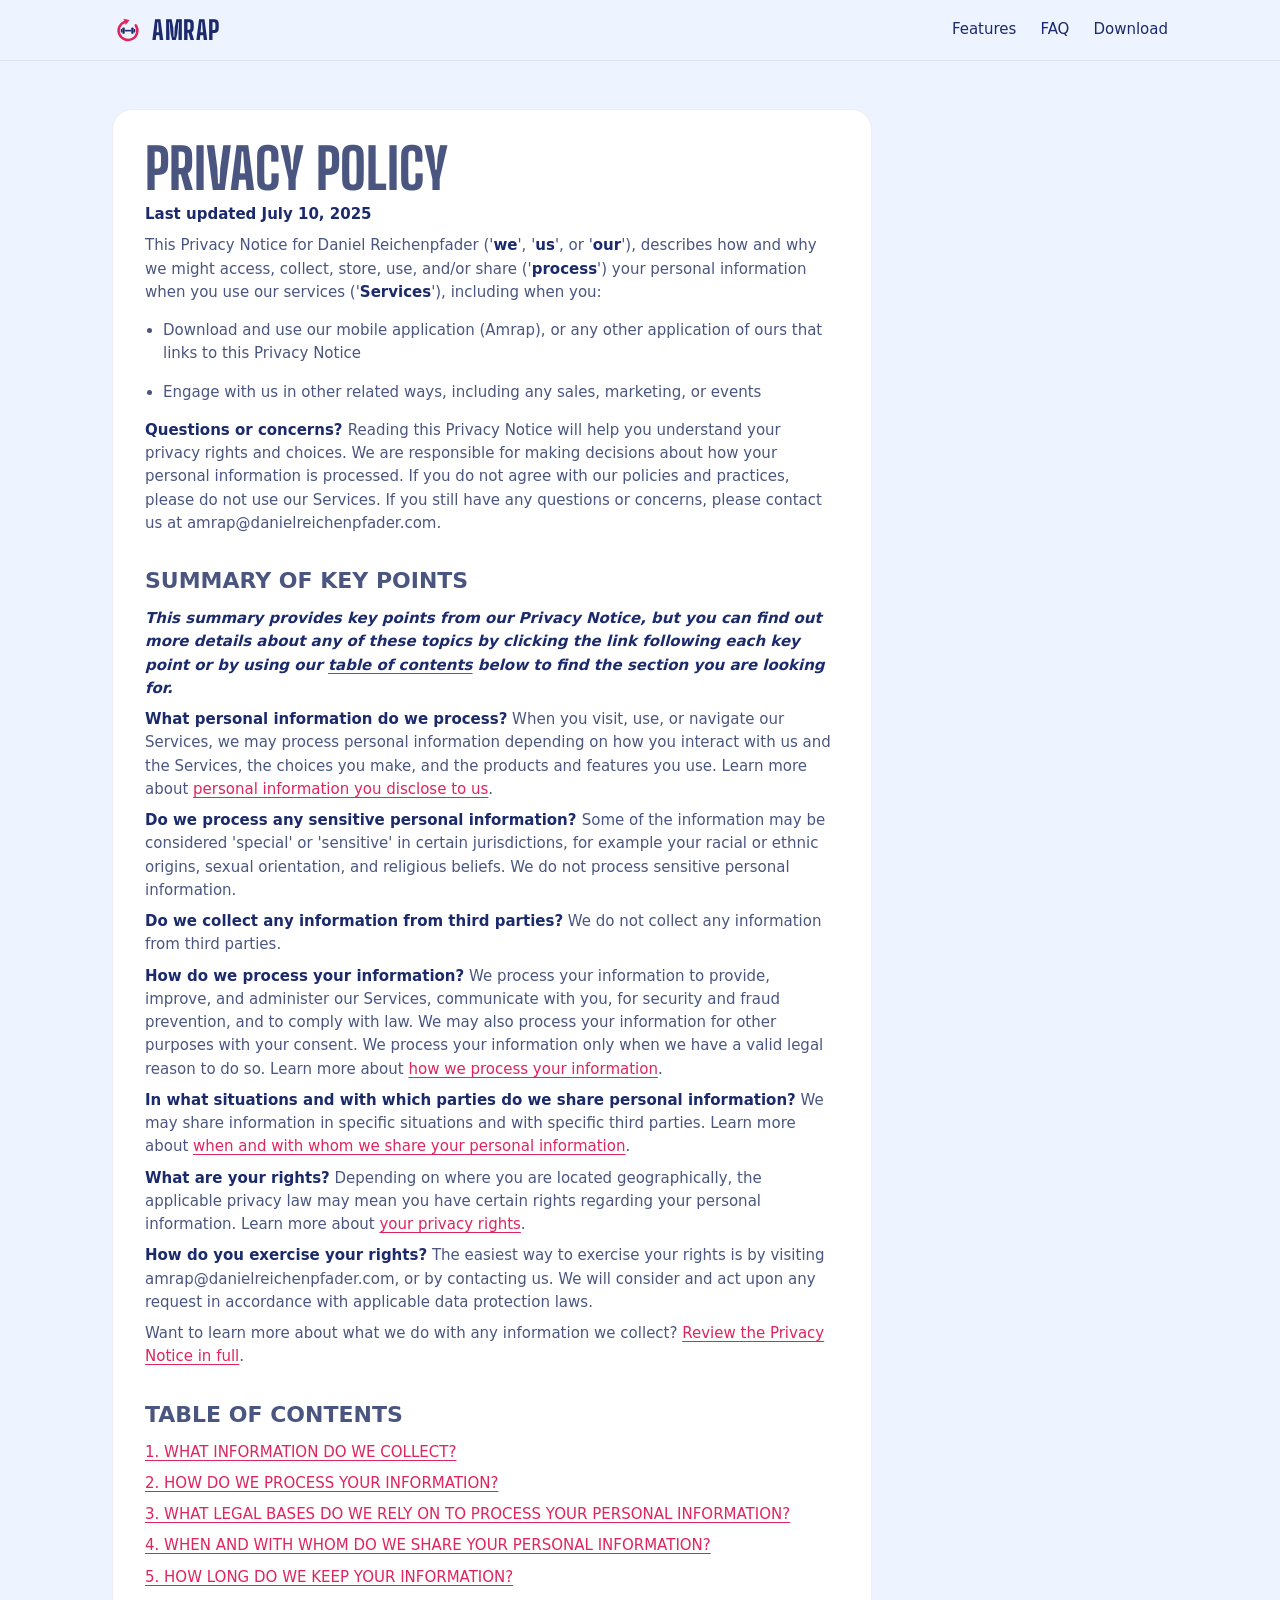
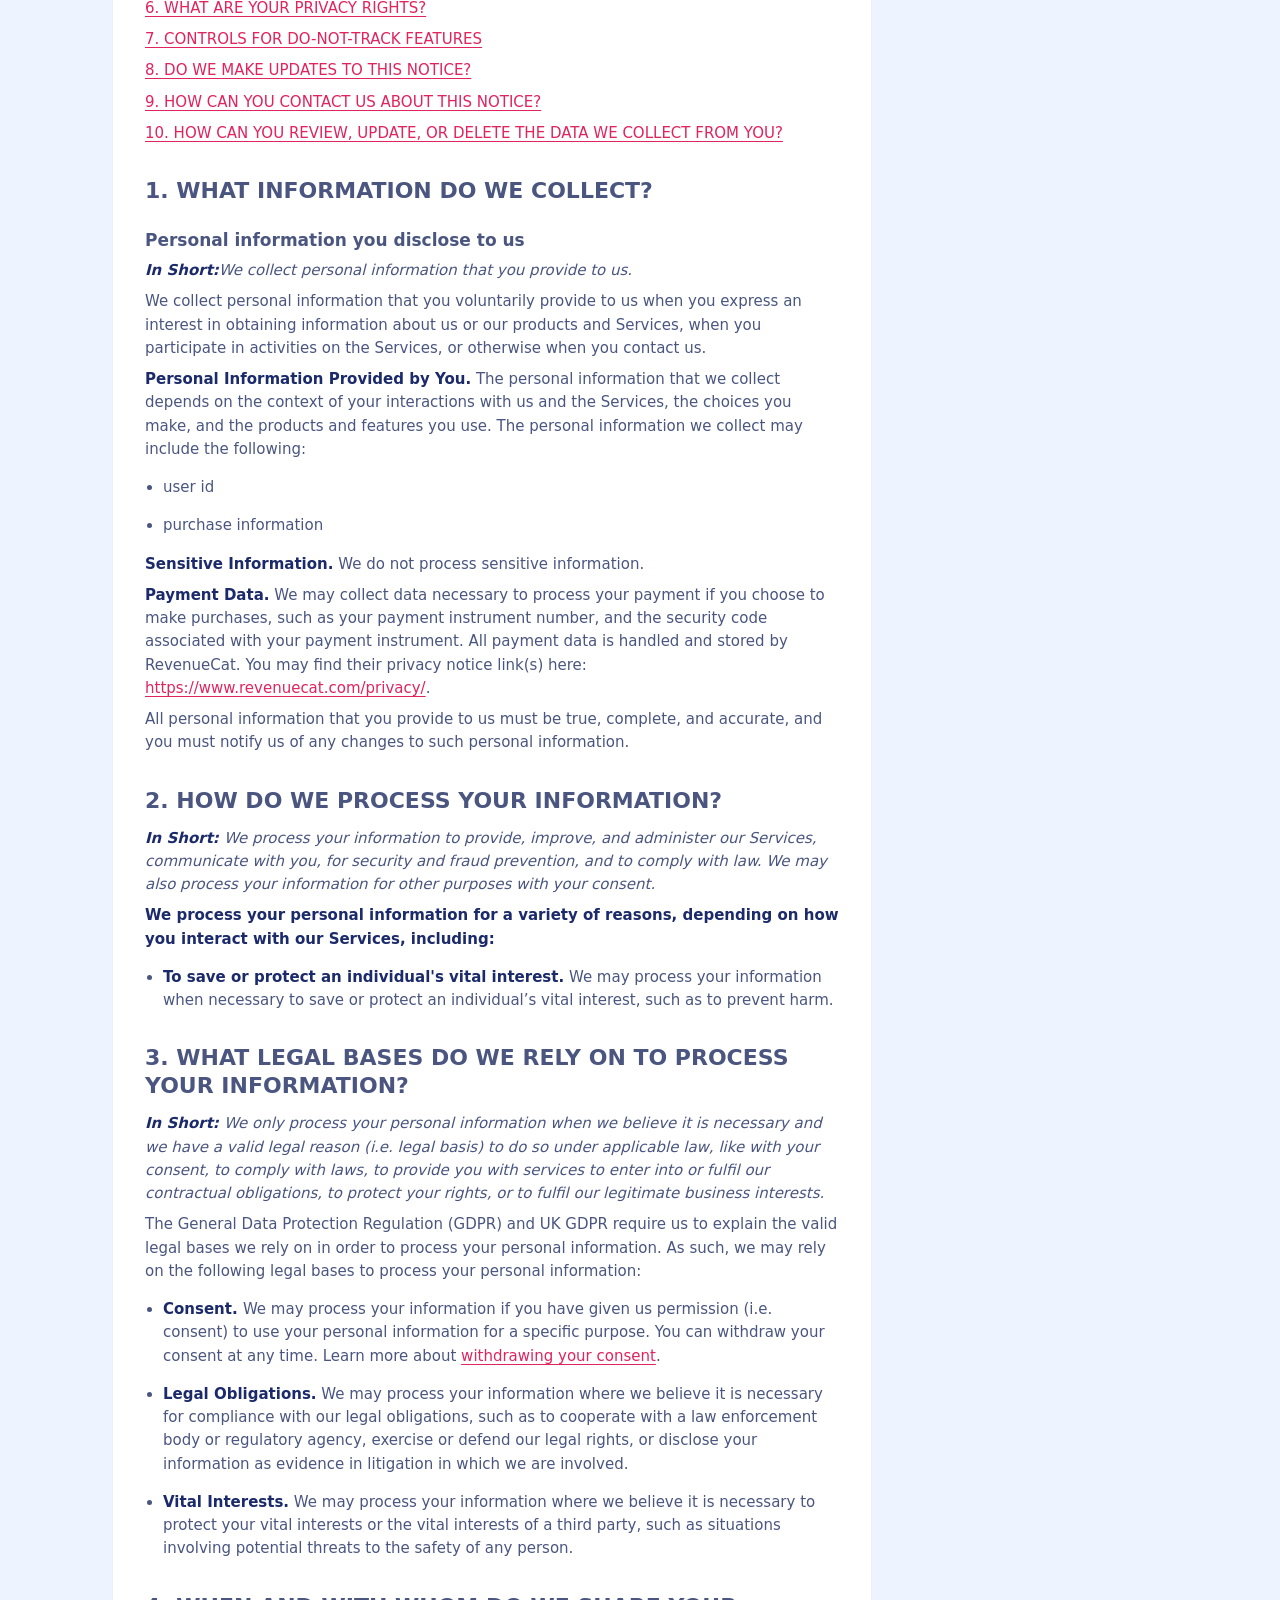
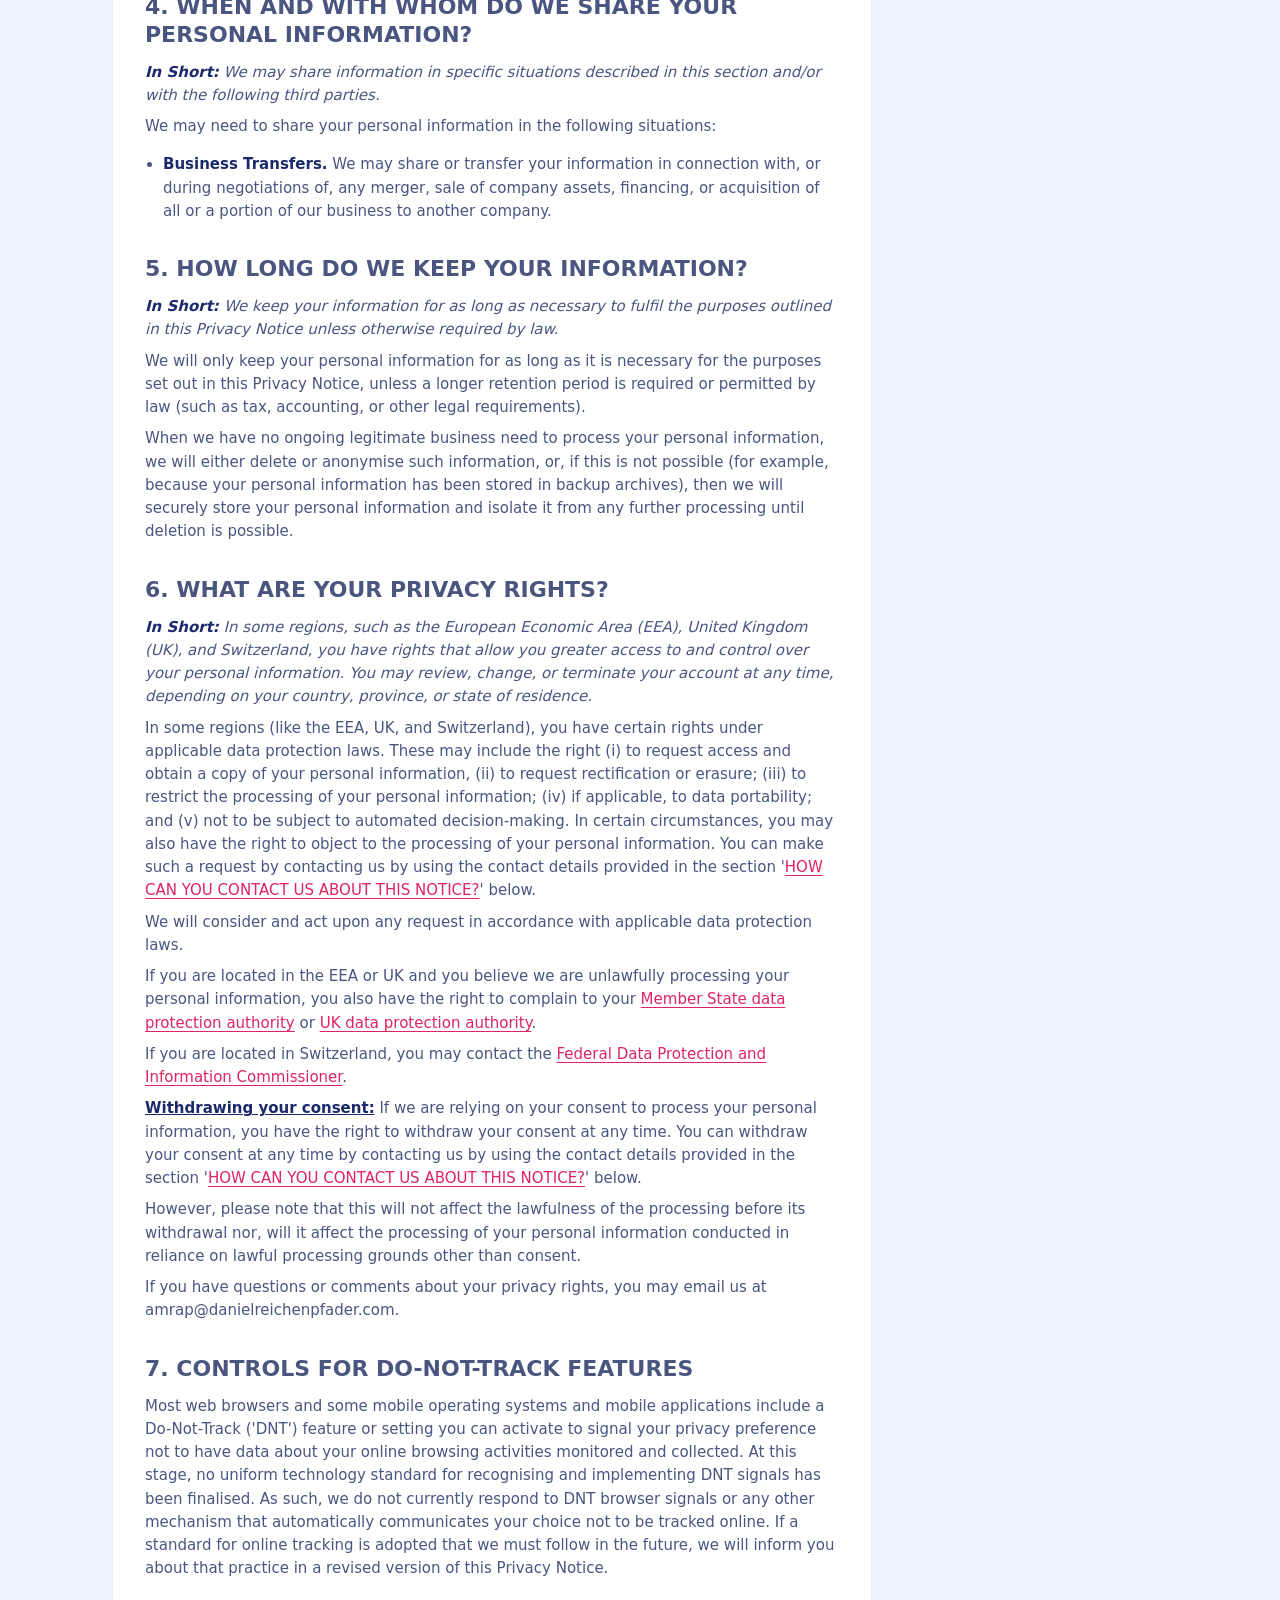
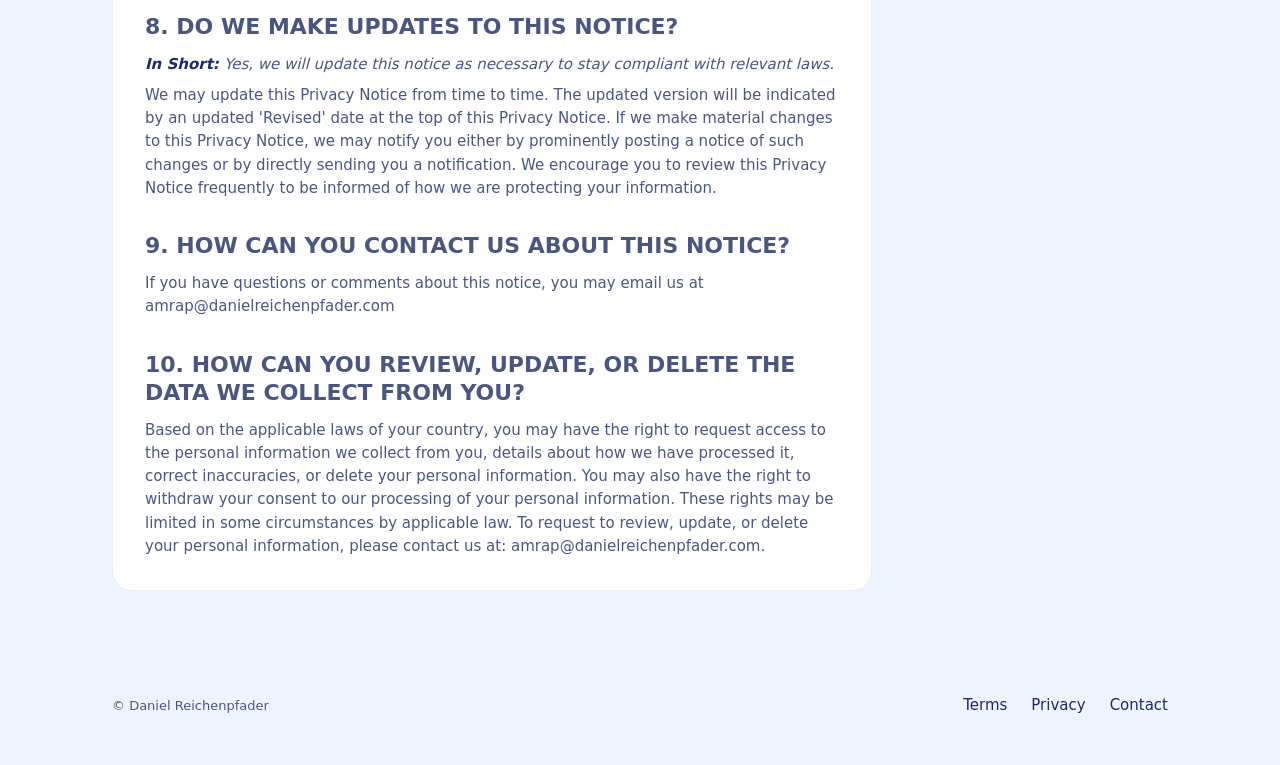
==== privacy/index.html @ 37e69ddd "✨ Rebuilds the website on the Amrap design system v3 Static site (no build step) for GitHub Pages: l" ====
<!doctype html>
<html lang="en">
<head>
  <meta charset="utf-8">
  <meta name="viewport" content="width=device-width, initial-scale=1">
  <title>Privacy Policy · AMRAP</title>
  <meta name="description" content="Privacy Policy for the AMRAP iOS app.">
  <meta name="theme-color" content="#eef4ff" media="(prefers-color-scheme: light)">
  <meta name="theme-color" content="#0a1230" media="(prefers-color-scheme: dark)">
  <link rel="icon" href="../assets/amrap-icon.svg" type="image/svg+xml">
  <link rel="apple-touch-icon" href="../assets/apple-touch-icon.png">
  <link rel="stylesheet" href="https://fonts.googleapis.com/css2?family=Big+Shoulders+Display:wght@700;800&display=swap">
  <link rel="stylesheet" href="../assets/tokens.css">
  <link rel="stylesheet" href="../assets/components.css">
  <link rel="stylesheet" href="../assets/site.css">
</head>
<body>
  <header class="site-header">
    <div class="wrap">
      <a class="brand" href="../" aria-label="AMRAP home">
        <img class="icon-light" src="../assets/amrap-icon.svg" alt="" width="32" height="32">
        <img class="icon-dark" src="../assets/amrap-icon-dark.svg" alt="" width="32" height="32">
        <span>Amrap</span>
      </a>
      <nav class="nav" aria-label="Main">
        <a href="../#features">Features</a>
        <a href="../#faq">FAQ</a>
        <a href="../#download">Download</a>
      </nav>
    </div>
  </header>
  <main id="main">
    <section class="legal"><div class="wrap"><article class="doc">

        <div>
        <div><h1>Privacy Policy</h1></div><div><strong>Last updated July 10, 2025</strong></div><div>This Privacy Notice for Daniel Reichenpfader ('<strong>we</strong>', '<strong>us</strong>', or '<strong>our</strong>'), describes how and why we might access, collect, store, use, and/or share ('<strong>process</strong>') your personal information when you use our services ('<strong>Services</strong>'), including when you:</li></ul><ul><li>Download and use our mobile application (Amrap), or any other application of ours that links to this Privacy Notice</li></ul><div></li></ul><ul><li>Engage with us in other related ways, including any sales, marketing, or events</li></ul><div><strong>Questions or concerns? </strong>Reading this Privacy Notice will help you understand your privacy rights and choices. We are responsible for making decisions about how your personal information is processed. If you do not agree with our policies and practices, please do not use our Services. If you still have any questions or concerns, please contact us at amrap@danielreichenpfader.com.</div><div><h2>SUMMARY OF KEY POINTS</h2></div><div><strong><em>This summary provides key points from our Privacy Notice, but you can find out more details about any of these topics by clicking the link following each key point or by using our </em></strong><a href="#toc"><strong><em>table of contents</em></strong></a><strong><em> below to find the section you are looking for.</em></strong></div><div><strong>What personal information do we process?</strong> When you visit, use, or navigate our Services, we may process personal information depending on how you interact with us and the Services, the choices you make, and the products and features you use. Learn more about <a href="#personalinfo">personal information you disclose to us</a>.</div><div><strong>Do we process any sensitive personal information? </strong>Some of the information may be considered 'special' or 'sensitive' in certain jurisdictions, for example your racial or ethnic origins, sexual orientation, and religious beliefs. We do not process sensitive personal information.</div><div><strong>Do we collect any information from third parties?</strong> We do not collect any information from third parties.</div><div><strong>How do we process your information?</strong> We process your information to provide, improve, and administer our Services, communicate with you, for security and fraud prevention, and to comply with law. We may also process your information for other purposes with your consent. We process your information only when we have a valid legal reason to do so. Learn more about <a href="#infouse">how we process your information</a>.</div><div><strong>In what situations and with which parties do we share personal information?</strong> We may share information in specific situations and with specific third parties. Learn more about <a href="#whoshare">when and with whom we share your personal information</a>.</div><div><strong>What are your rights?</strong> Depending on where you are located geographically, the applicable privacy law may mean you have certain rights regarding your personal information. Learn more about <a href="#privacyrights">your privacy rights</a>.</div><div><strong>How do you exercise your rights?</strong> The easiest way to exercise your rights is by visiting amrap@danielreichenpfader.com, or by contacting us. We will consider and act upon any request in accordance with applicable data protection laws.</div><div>Want to learn more about what we do with any information we collect? <a href="#toc">Review the Privacy Notice in full</a>.</div><div id="toc"><h2>TABLE OF CONTENTS</h2></div><div><a href="#infocollect">1. WHAT INFORMATION DO WE COLLECT?</a></div><div><a href="#infouse">2. HOW DO WE PROCESS YOUR INFORMATION?</a></div><div><a href="#legalbases">3. WHAT LEGAL BASES DO WE RELY ON TO PROCESS YOUR PERSONAL INFORMATION?</a></div><div><a href="#whoshare">4. WHEN AND WITH WHOM DO WE SHARE YOUR PERSONAL INFORMATION?</a></a></div><div><a href="#inforetain">5. HOW LONG DO WE KEEP YOUR INFORMATION?</a></div><div><a href="#privacyrights">6. WHAT ARE YOUR PRIVACY RIGHTS?</a></div><div><a href="#DNT">7. CONTROLS FOR DO-NOT-TRACK FEATURES</div><div><a href="#policyupdates">8. DO WE MAKE UPDATES TO THIS NOTICE?</a></div><div><a href="#contact">9. HOW CAN YOU CONTACT US ABOUT THIS NOTICE?</a></div><div><a href="#request">10. HOW CAN YOU REVIEW, UPDATE, OR DELETE THE DATA WE COLLECT FROM YOU?</a></div><div id="infocollect"><h2>1. WHAT INFORMATION DO WE COLLECT?</h2><h3>Personal information you disclose to us</h3><strong><em>In Short:</em></strong><strong></strong><em>We collect personal information that you provide to us.</em></div><div>We collect personal information that you voluntarily provide to us when you express an interest in obtaining information about us or our products and Services, when you participate in activities on the Services, or otherwise when you contact us.</div><div><strong>Personal Information Provided by You.</strong> The personal information that we collect depends on the context of your interactions with us and the Services, the choices you make, and the products and features you use. The personal information we collect may include the following:</div><ul><li>user id</li></ul><ul><li>purchase information</li></ul><div id="sensitiveinfo"><strong>Sensitive Information.</strong> We do not process sensitive information.</div><div><strong>Payment Data.</strong> We may collect data necessary to process your payment if you choose to make purchases, such as your payment instrument number, and the security code associated with your payment instrument. All payment data is handled and stored by RevenueCat. You may find their privacy notice link(s) here: <a href="https://www.revenuecat.com/privacy/" target="_blank">https://www.revenuecat.com/privacy/</a>.</div><div>All personal information that you provide to us must be true, complete, and accurate, and you must notify us of any changes to such personal information.</div><div id="infouse"><h2>2. HOW DO WE PROCESS YOUR INFORMATION?</h2><strong><em>In Short: </em></strong><em>We process your information to provide, improve, and administer our Services, communicate with you, for security and fraud prevention, and to comply with law. We may also process your information for other purposes with your consent.</em></div><div><strong>We process your personal information for a variety of reasons, depending on how you interact with our Services, including:</strong></li></ul><div></li></ul><div></li></ul><div></li></ul><div></li></ul><div></li></ul><div></li></ul><div></li></ul><div></li></ul><p></li></ul><p></li></ul><p></li></ul><p></li></ul><div></li></ul><div></li></ul><div></li></ul><div></li></ul><div></li></ul><div></li></ul><div></li></ul><div></li></ul><div></li></ul><div></li></ul><div></li></ul><div></li></ul><div></li></ul><div></li></ul><ul><li><strong>To save or protect an individual's vital interest.</strong> We may process your information when necessary to save or protect an individual’s vital interest, such as to prevent harm.</li></ul><div id="legalbases"><h2>3. WHAT LEGAL BASES DO WE RELY ON TO PROCESS YOUR INFORMATION?</h2><em><strong>In Short: </strong>We only process your personal information when we believe it is necessary and we have a valid legal reason (i.e. legal basis) to do so under applicable law, like with your consent, to comply with laws, to provide you with services to enter into or fulfil our contractual obligations, to protect your rights, or to fulfil our legitimate business interests.</em></div><div>The General Data Protection Regulation (GDPR) and UK GDPR require us to explain the valid legal bases we rely on in order to process your personal information. As such, we may rely on the following legal bases to process your personal information:</div><ul><li><strong>Consent. </strong>We may process your information if you have given us permission (i.e. consent) to use your personal information for a specific purpose. You can withdraw your consent at any time. Learn more about <a href="#withdrawconsent">withdrawing your consent</a>.</li></ul><div></li></ul><ul><li><strong>Legal Obligations.</strong> We may process your information where we believe it is necessary for compliance with our legal obligations, such as to cooperate with a law enforcement body or regulatory agency, exercise or defend our legal rights, or disclose your information as evidence in litigation in which we are involved.<br></li></ul><ul><li><strong>Vital Interests.</strong> We may process your information where we believe it is necessary to protect your vital interests or the vital interests of a third party, such as situations involving potential threats to the safety of any person.</li></ul><div id="whoshare"><h2>4. WHEN AND WITH WHOM DO WE SHARE YOUR PERSONAL INFORMATION?</h2><strong><em>In Short:</em></strong><em> We may share information in specific situations described in this section and/or with the following third parties.</em></div><div>We may need to share your personal information in the following situations:</div><ul><li><strong>Business Transfers.</strong> We may share or transfer your information in connection with, or during negotiations of, any merger, sale of company assets, financing, or acquisition of all or a portion of our business to another company.</li></ul><div></li></ul><div></li></ul><div></li></ul><div></li></ul><div></li></ul><div id="inforetain"><h2>5. HOW LONG DO WE KEEP YOUR INFORMATION?</h2><strong><em>In Short: </em></strong><em>We keep your information for as long as necessary to fulfil the purposes outlined in this Privacy Notice unless otherwise required by law.</em></div><div>We will only keep your personal information for as long as it is necessary for the purposes set out in this Privacy Notice, unless a longer retention period is required or permitted by law (such as tax, accounting, or other legal requirements).</div><div>When we have no ongoing legitimate business need to process your personal information, we will either delete or anonymise such information, or, if this is not possible (for example, because your personal information has been stored in backup archives), then we will securely store your personal information and isolate it from any further processing until deletion is possible.</div><div id="privacyrights"><h2>6. WHAT ARE YOUR PRIVACY RIGHTS?</h2><strong><em>In Short:</em></strong><em> In some regions, such as the European Economic Area (EEA), United Kingdom (UK), and Switzerland, you have rights that allow you greater access to and control over your personal information. You may review, change, or terminate your account at any time, depending on your country, province, or state of residence.</em></div><div>In some regions (like the EEA, UK, and Switzerland), you have certain rights under applicable data protection laws. These may include the right (i) to request access and obtain a copy of your personal information, (ii) to request rectification or erasure; (iii) to restrict the processing of your personal information; (iv) if applicable, to data portability; and (v) not to be subject to automated decision-making. In certain circumstances, you may also have the right to object to the processing of your personal information. You can make such a request by contacting us by using the contact details provided in the section '<a href="#contact">HOW CAN YOU CONTACT US ABOUT THIS NOTICE?</a>' below.</div><div>We will consider and act upon any request in accordance with applicable data protection laws.</div><div>If you are located in the EEA or UK and you believe we are unlawfully processing your personal information, you also have the right to complain to your <a href="https://ec.europa.eu/justice/data-protection/bodies/authorities/index_en.htm" rel="noopener noreferrer" target="_blank">Member State data protection authority</a> or <a href="https://ico.org.uk/make-a-complaint/data-protection-complaints/data-protection-complaints/" rel="noopener noreferrer" target="_blank">UK data protection authority</a>.</div><div>If you are located in Switzerland, you may contact the <a href="https://www.edoeb.admin.ch/edoeb/en/home.html" rel="noopener noreferrer" target="_blank">Federal Data Protection and Information Commissioner</a>.</div><div id="withdrawconsent"><strong><u>Withdrawing your consent:</u></strong> If we are relying on your consent to process your personal information, you have the right to withdraw your consent at any time. You can withdraw your consent at any time by contacting us by using the contact details provided in the section '<a href="#contact">HOW CAN YOU CONTACT US ABOUT THIS NOTICE?</a>' below.</div><div>However, please note that this will not affect the lawfulness of the processing before its withdrawal nor, will it affect the processing of your personal information conducted in reliance on lawful processing grounds other than consent.</div><div>If you have questions or comments about your privacy rights, you may email us at amrap@danielreichenpfader.com.</div><div id="DNT"><h2>7. CONTROLS FOR DO-NOT-TRACK FEATURES</h2>Most web browsers and some mobile operating systems and mobile applications include a Do-Not-Track ('DNT') feature or setting you can activate to signal your privacy preference not to have data about your online browsing activities monitored and collected. At this stage, no uniform technology standard for recognising and implementing DNT signals has been finalised. As such, we do not currently respond to DNT browser signals or any other mechanism that automatically communicates your choice not to be tracked online. If a standard for online tracking is adopted that we must follow in the future, we will inform you about that practice in a revised version of this Privacy Notice.</div><div id="policyupdates"><h2>8. DO WE MAKE UPDATES TO THIS NOTICE?</h2><em><strong>In Short: </strong>Yes, we will update this notice as necessary to stay compliant with relevant laws.</em></div><div>We may update this Privacy Notice from time to time. The updated version will be indicated by an updated 'Revised' date at the top of this Privacy Notice. If we make material changes to this Privacy Notice, we may notify you either by prominently posting a notice of such changes or by directly sending you a notification. We encourage you to review this Privacy Notice frequently to be informed of how we are protecting your information.</div><div id="contact"><h2>9. HOW CAN YOU CONTACT US ABOUT THIS NOTICE?</h2>If you have questions or comments about this notice, you may email us at amrap@danielreichenpfader.com<h2>10. HOW CAN YOU REVIEW, UPDATE, OR DELETE THE DATA WE COLLECT FROM YOU?</h2></strong>Based on the applicable laws of your country, you may have the right to request access to the personal information we collect from you, details about how we have processed it, correct inaccuracies, or delete your personal information. You may also have the right to withdraw your consent to our processing of your personal information. These rights may be limited in some circumstances by applicable law. To request to review, update, or delete your personal information, please contact us at: amrap@danielreichenpfader.com.</div>
        </div>
        
    </article></div></section>
  </main>
  <footer class="site-footer">
    <div class="wrap">
      <span class="fine">© Daniel Reichenpfader</span>
      <nav aria-label="Legal">
        <a href="../terms/">Terms</a>
        <a href="../privacy/">Privacy</a>
        <a href="mailto:amrap@danielreichenpfader.com">Contact</a>
      </nav>
    </div>
  </footer>
</body>
</html>
---- assets/tokens.css ----
/* Amrap design system v3 — tokens (from the Amrap design system, tokens.json). */
:root {
  color-scheme: light dark;
  --background: #eef4ff;
  --surface-card: #ffffff;
  --fill-secondary: rgba(27, 42, 107, 0.08);
  --fill-quaternary: rgba(27, 42, 107, 0.14);
  --card-stroke: rgba(27, 42, 107, 0.08);
  --label: #1b2a6b;
  --label-secondary: #4a5680;
  --navy: #1b2a6b;
  --sky-strong: #9cc2ff;
  --primary: #1b2a6b;
  --on-primary: #ffffff;
  --accent: #e0245e;
  --on-accent: #ffffff;
  --danger: #c62828;
  --type-lift: #f2711c;
  --type-wod: #ad5fe0;
  --type-skill: #22a06b;
  --type-distance: #e8a317;
  --type-undefined: #8a90a6;
  --on-type: #000000;
  --timer-countdown: var(--sky-strong);
  --on-timer-countdown: var(--navy);
  --timer-work: var(--accent);
  --on-timer-work: var(--on-accent);
  --timer-rest: var(--navy);
  --on-timer-rest: #ffffff;
  --timer-rest-ring: var(--sky-strong);
  --timer-idle-ring: var(--primary);
  --shadow-badge: 0 4px 10px rgba(0, 0, 0, 0.12);

  --space-4: 4px;
  --space-8: 8px;
  --space-12: 12px;
  --space-16: 16px;
  --space-24: 24px;
  --space-32: 32px;
  --space-48: 48px;
  --radius-control: 12px;
  --radius-card: 16px;
  --radius-tile: 20px;
  --radius-pill: 999px;
  --stroke-ring: 12px;
  --stroke-hairline: 1px;
  --font-sf: -apple-system, BlinkMacSystemFont, "SF Pro Text", system-ui, sans-serif;
  --font-display: "Big Shoulders Display", "Arial Narrow", sans-serif-condensed, -apple-system, sans-serif;
}

@media (prefers-color-scheme: dark) {
  :root {
    --background: #0a1230;
    --surface-card: #141e44;
    --fill-secondary: rgba(156, 194, 255, 0.16);
    --fill-quaternary: rgba(156, 194, 255, 0.20);
    --card-stroke: rgba(156, 194, 255, 0.12);
    --label: #ffffff;
    --label-secondary: #a3acc9;
    --primary: #9cc2ff;
    --on-primary: #0a1230;
    --accent: #ff6b9a;
    --on-accent: #0a1230;
    --danger: #ff6b6b;
    --type-lift: #ff8a3d;
    --type-wod: #c084fc;
    --type-skill: #3ccf8e;
    --type-distance: #f5c04a;
  }
}
---- assets/components.css ----
/* Amrap design system v3 — components (from components/bundle.css, body rule removed). */
.amrap-grid { display: grid; grid-template-columns: repeat(2, minmax(0, 1fr)); gap: var(--space-12); max-width: 420px; }

.amrap-stat-card { display: flex; align-items: center; gap: var(--space-12); min-height: 72px; box-sizing: border-box; padding: var(--space-16); border-radius: var(--radius-card); background: var(--surface-card); border: var(--stroke-hairline) solid var(--card-stroke); }
.amrap-stat-card__text { flex: 1; display: flex; flex-direction: column; gap: var(--space-8); min-width: 0; }
.amrap-stat-card__title { font-size: 12px; line-height: 16px; font-weight: 500; text-transform: uppercase; letter-spacing: 0.02em; color: var(--label-secondary); }
.amrap-stat-card__value { font-family: var(--font-display); font-size: 28px; line-height: 1; font-weight: 700; font-variant-numeric: tabular-nums; color: var(--label); white-space: nowrap; }
.amrap-stat-card__emoji { font-size: 28px; line-height: 1; }

.amrap-tile { display: flex; flex-direction: column; align-items: center; justify-content: center; gap: var(--space-8); min-height: 108px; padding: var(--space-8); border-radius: var(--radius-tile); color: var(--on-type); }
.amrap-tile i { font-size: 28px; }
.amrap-tile span { font-size: 17px; line-height: 22px; font-weight: 600; }
.amrap-tile--lift { background: var(--type-lift); }
.amrap-tile--wod { background: var(--type-wod); }
.amrap-tile--skill { background: var(--type-skill); }
.amrap-tile--distance { background: var(--type-distance); }

.amrap-phase { --ground: var(--timer-work); --ink: var(--on-timer-work); --ring: var(--on-timer-work); --badge-ink: var(--timer-work); display: flex; flex-direction: column; align-items: center; gap: var(--space-16); padding: var(--space-24) var(--space-16); border-radius: var(--radius-tile); background: var(--ground); color: var(--ink); }
.amrap-phase--countdown { --ground: var(--timer-countdown); --ink: var(--on-timer-countdown); --ring: var(--on-timer-countdown); --badge-ink: var(--timer-countdown); }
.amrap-phase--rest { --ground: var(--timer-rest); --ink: var(--on-timer-rest); --ring: var(--timer-rest-ring); --badge-ink: var(--timer-rest); }
.amrap-badge { display: inline-flex; justify-content: center; min-width: 96px; box-sizing: border-box; padding: var(--space-8) var(--space-16); border-radius: var(--radius-control); background: var(--ring); color: var(--badge-ink); font-family: var(--font-display); font-size: 20px; line-height: 1; font-weight: 800; letter-spacing: 0.04em; text-transform: uppercase; }

.amrap-dial { position: relative; width: 300px; height: 300px; max-width: 100%; aspect-ratio: 1; }
.amrap-dial svg { position: absolute; inset: 0; width: 100%; height: 100%; transform: rotate(-90deg); }
.amrap-dial__track, .amrap-dial__ring { fill: none; stroke-width: var(--stroke-ring); }
.amrap-dial__track { stroke: var(--ring, var(--label)); stroke-opacity: 0.25; }
.amrap-dial__ring { stroke: var(--ring, var(--timer-idle-ring)); stroke-linecap: round; }
.amrap-dial__time { position: absolute; inset: 0; display: flex; align-items: center; justify-content: center; font-family: var(--font-display); font-size: 74px; line-height: 1; font-weight: 800; font-variant-numeric: tabular-nums; }
---- assets/site.css ----
/* Amrap website — built on the v3 design system tokens (tokens.css). */
*, *::before, *::after { box-sizing: border-box; }
html { -webkit-text-size-adjust: 100%; scroll-behavior: smooth; }
body {
  margin: 0;
  background: var(--background);
  color: var(--label);
  font-family: var(--font-sf);
  font-size: 17px;
  line-height: 1.45;
  -webkit-font-smoothing: antialiased;
}
img, svg { display: block; max-width: 100%; }
a { color: var(--accent); text-underline-offset: 3px; }
a:hover { text-decoration-thickness: 2px; }
:focus-visible { outline: 3px solid var(--accent); outline-offset: 3px; border-radius: 4px; }
.skip { position: absolute; left: -999px; }
.skip:focus { left: var(--space-16); top: var(--space-16); z-index: 10; background: var(--surface-card); padding: var(--space-8) var(--space-16); border-radius: var(--radius-control); }

.wrap { width: 100%; max-width: 1120px; margin: 0 auto; padding: 0 var(--space-16); }
@media (min-width: 720px) { .wrap { padding: 0 var(--space-32); } }

/* ---------- Header ---------- */
.site-header { position: sticky; top: 0; z-index: 5; background: color-mix(in srgb, var(--background) 85%, transparent); backdrop-filter: saturate(1.6) blur(16px); -webkit-backdrop-filter: saturate(1.6) blur(16px); border-bottom: var(--stroke-hairline) solid var(--card-stroke); }
.site-header .wrap { display: flex; align-items: center; justify-content: space-between; height: 60px; gap: var(--space-16); }
.brand { display: inline-flex; align-items: center; gap: var(--space-8); color: var(--label); text-decoration: none; }
.brand img { width: 32px; height: 32px; border-radius: 8px; }
.brand span { font-family: var(--font-display); font-weight: 800; font-size: 26px; line-height: 1; letter-spacing: 0.02em; text-transform: uppercase; }
.nav { display: flex; gap: var(--space-24); }
.nav a { color: var(--label); text-decoration: none; font-size: 15px; font-weight: 500; }
.nav a:hover { color: var(--accent); }
@media (max-width: 639px) { .nav { display: none; } }
.icon-dark { display: none; }
@media (prefers-color-scheme: dark) { .icon-light { display: none; } .icon-dark { display: block; } }

/* ---------- Type ---------- */
.eyebrow { margin: 0 0 var(--space-12); font-size: 12px; line-height: 16px; font-weight: 600; letter-spacing: 0.08em; text-transform: uppercase; color: var(--label-secondary); }
.display { margin: 0; font-family: var(--font-display); font-weight: 800; text-transform: uppercase; line-height: 0.92; letter-spacing: 0.005em; }
h2.display { font-size: clamp(40px, 6vw, 64px); }
.lede { margin: var(--space-16) 0 0; font-size: 19px; line-height: 1.45; color: var(--label-secondary); max-width: 34em; }
.muted { color: var(--label-secondary); }
.fine { font-size: 13px; line-height: 18px; color: var(--label-secondary); }

/* ---------- Hero ---------- */
.hero { padding: var(--space-48) 0 var(--space-48); overflow-x: clip; }
.hero .wrap { display: grid; gap: var(--space-48); align-items: center; }
@media (min-width: 900px) { .hero { padding: 96px 0; } .hero .wrap { grid-template-columns: 1.15fr 1fr; } }
.hero h1 { font-size: clamp(64px, 12vw, 132px); }
.hero h1 em { font-style: normal; color: var(--accent); }
.cta-row { display: flex; flex-wrap: wrap; align-items: center; gap: var(--space-16); margin-top: var(--space-32); }
.store-badge img { height: 54px; width: auto; }
.cta-note { font-size: 15px; color: var(--label-secondary); }

/* Phone mock-up made of design-system components */
.phone { position: relative; width: 300px; max-width: 100%; margin: 0 auto; padding: 12px; border-radius: 52px; background: #0a1230; box-shadow: 0 30px 60px -20px rgba(10, 18, 48, 0.45); }
.phone__screen { border-radius: 40px; overflow: hidden; }
.phone .amrap-phase { border-radius: 0; min-height: 560px; justify-content: center; gap: var(--space-24); }
.phone__title { font-family: var(--font-display); font-weight: 800; font-size: 34px; line-height: 1; text-transform: uppercase; }
.phone__meta { font-size: 15px; opacity: 0.9; }
.hero-art { position: relative; }
.hero-art .float { position: absolute; width: 196px; }
.hero-art .float--a { left: -8px; bottom: 56px; }
.hero-art .float--b { right: -8px; top: -28px; }
@media (max-width: 899px) { .hero-art .float { display: none; } }
@media (min-width: 900px) and (max-width: 1060px) { .hero-art .float--a { left: -40px; } .hero-art .float--b { right: -40px; } }

/* ---------- Sections ---------- */
section { scroll-margin-top: 72px; }
.section { padding: 72px 0; }
.section + .section { padding-top: 24px; }
.section__head { max-width: 680px; margin-bottom: var(--space-32); }

.feature { display: grid; gap: var(--space-32); align-items: center; padding: var(--space-32); border-radius: var(--radius-tile); background: var(--surface-card); border: var(--stroke-hairline) solid var(--card-stroke); }
.feature + .feature { margin-top: var(--space-16); }
@media (max-width: 719px) { .feature { padding: var(--space-24) var(--space-16); } }
@media (min-width: 900px) { .feature { grid-template-columns: 1fr 1fr; padding: var(--space-48); } .feature--flip .feature__art { order: -1; } }
.feature h3 { margin: 0; font-family: var(--font-display); font-weight: 800; font-size: 40px; line-height: 0.95; text-transform: uppercase; }
.feature ul { margin: var(--space-16) 0 0; padding: 0; list-style: none; display: grid; gap: var(--space-12); }
.feature li { position: relative; padding-left: 28px; }
.feature li::before { content: ""; position: absolute; left: 0; top: 0.42em; width: 12px; height: 12px; border-radius: 50%; border: 3px solid var(--accent); }
.feature__art { display: flex; justify-content: center; }
.new-tag { display: inline-block; vertical-align: middle; margin-left: var(--space-8); padding: var(--space-4) var(--space-8); border-radius: var(--radius-pill); background: var(--accent); color: var(--on-accent); font-family: var(--font-sf); font-size: 12px; line-height: 16px; font-weight: 700; letter-spacing: 0.04em; }

/* Art pieces */
.tiles { display: grid; grid-template-columns: repeat(2, minmax(0, 1fr)); gap: var(--space-12); width: 100%; max-width: 380px; }
.phases { display: grid; grid-template-columns: repeat(3, minmax(0, 1fr)); gap: var(--space-8); width: 100%; max-width: 460px; }
.phases .amrap-phase { padding: var(--space-16) var(--space-8); gap: var(--space-12); }
.phases .amrap-badge { min-width: 0; font-size: 15px; padding: 6px var(--space-12); }
.phases .amrap-dial { width: 100%; height: auto; }
.phases .amrap-dial__time { font-size: clamp(26px, 6vw, 40px); }
.stats { width: 100%; max-width: 420px; }
.stats .amrap-grid { max-width: none; }

.feed-card { width: 100%; max-width: 380px; padding: var(--space-16); border-radius: var(--radius-card); background: var(--background); border: var(--stroke-hairline) solid var(--card-stroke); }
.feed-card + .feed-card { margin-top: var(--space-12); }
.feed-card__who { display: flex; align-items: center; gap: var(--space-12); }
.avatar { width: 40px; height: 40px; border-radius: var(--radius-pill); display: grid; place-items: center; font-weight: 700; font-size: 15px; background: var(--primary); color: var(--on-primary); }
.feed-card__name { font-weight: 600; }
.feed-card__sub { font-size: 13px; line-height: 18px; color: var(--label-secondary); }
.feed-card__result { display: flex; align-items: baseline; justify-content: space-between; gap: var(--space-12); margin-top: var(--space-12); }
.feed-card__wod { font-family: var(--font-display); font-weight: 800; font-size: 28px; line-height: 1; text-transform: uppercase; }
.feed-card__score { font-family: var(--font-display); font-weight: 700; font-size: 28px; line-height: 1; font-variant-numeric: tabular-nums; }
.feed-card__foot { display: flex; align-items: center; gap: var(--space-8); margin-top: var(--space-12); font-size: 15px; }
.kudos { display: inline-flex; align-items: center; gap: var(--space-4); padding: var(--space-4) var(--space-12); border-radius: var(--radius-pill); background: var(--fill-secondary); color: var(--label); font-size: 13px; font-weight: 600; }
.kudos--on { background: var(--accent); color: var(--on-accent); }
.rx { padding: 2px var(--space-8); border-radius: 6px; background: var(--fill-secondary); font-size: 12px; font-weight: 700; }

/* ---------- Pricing ---------- */
.plans { display: grid; gap: var(--space-16); }
@media (min-width: 720px) { .plans { grid-template-columns: repeat(3, 1fr); } }
.plan { padding: var(--space-24); border-radius: var(--radius-card); background: var(--surface-card); border: var(--stroke-hairline) solid var(--card-stroke); }
.plan__big { font-family: var(--font-display); font-weight: 800; font-size: 56px; line-height: 0.95; text-transform: uppercase; font-variant-numeric: tabular-nums; }
.plan h3 { margin: var(--space-12) 0 var(--space-8); font-size: 17px; line-height: 22px; }
.plan p { margin: 0; color: var(--label-secondary); font-size: 15px; line-height: 20px; }
.plan--primary { background: var(--primary); color: var(--on-primary); border-color: transparent; }
.plan--primary p { color: inherit; opacity: 0.85; }

/* ---------- FAQ ---------- */
.faq { display: grid; gap: var(--space-12); max-width: 820px; }
.faq details { border-radius: var(--radius-card); background: var(--surface-card); border: var(--stroke-hairline) solid var(--card-stroke); }
.faq summary { display: flex; justify-content: space-between; align-items: center; gap: var(--space-16); padding: var(--space-16) var(--space-24); cursor: pointer; list-style: none; font-weight: 600; }
.faq summary::-webkit-details-marker { display: none; }
.faq summary::after { content: "+"; flex: none; display: grid; place-items: center; width: 28px; height: 28px; border-radius: var(--radius-pill); background: var(--fill-secondary); font-size: 20px; line-height: 1; font-weight: 500; transition: transform 0.2s; }
.faq details[open] summary::after { transform: rotate(45deg); }
.faq details > div { padding: 0 var(--space-24) var(--space-24); color: var(--label-secondary); }
.faq details > div p { margin: 0 0 var(--space-8); }

/* ---------- Download band ---------- */
.band { margin: 72px 0 0; padding: 72px 0; background: var(--navy); color: #ffffff; }
.band .wrap { display: grid; gap: var(--space-32); align-items: center; }
@media (min-width: 900px) { .band .wrap { grid-template-columns: 1fr auto; } }
.band h2 em { font-style: normal; color: var(--sky-strong); }
.band .lede { color: #c9d4f2; }
.band .amrap-dial { width: 220px; height: 220px; --ring: var(--timer-rest-ring); color: #ffffff; }
.band .amrap-dial__track { stroke: var(--sky-strong); }
.band .amrap-dial__time { font-size: 56px; }
@media (max-width: 899px) { .band .amrap-dial { display: none; } }
.band .cta-note { color: #c9d4f2; }

/* ---------- Footer ---------- */
.site-footer { padding: var(--space-32) 0 var(--space-48); }
.site-footer .wrap { display: flex; flex-wrap: wrap; gap: var(--space-16) var(--space-32); justify-content: space-between; align-items: center; }
.site-footer nav { display: flex; flex-wrap: wrap; gap: var(--space-24); }
.site-footer a { color: var(--label); text-decoration: none; font-size: 15px; }
.site-footer a:hover { color: var(--accent); }

/* ---------- Legal pages ---------- */
.legal { padding: var(--space-48) 0 72px; }
.legal .doc { max-width: 760px; padding: var(--space-32); border-radius: var(--radius-tile); background: var(--surface-card); border: var(--stroke-hairline) solid var(--card-stroke); overflow-wrap: anywhere; }
@media (max-width: 719px) { .legal .doc { padding: var(--space-24) var(--space-16); } }
.legal h1 { margin: 0 0 var(--space-8); font-family: var(--font-display); font-weight: 800; font-size: clamp(40px, 7vw, 56px); line-height: 0.95; text-transform: uppercase; }
.legal h2 { margin: var(--space-32) 0 var(--space-12); font-size: 22px; line-height: 28px; }
.legal h3 { margin: var(--space-24) 0 var(--space-8); font-size: 17px; line-height: 22px; }
.legal p, .legal li, .legal .doc div { font-size: 15px; line-height: 1.55; color: var(--label-secondary); }
.legal .doc div + div { margin-top: var(--space-8); }
.legal strong { color: var(--label); }
.legal table { width: 100%; border-collapse: collapse; font-size: 14px; }
.legal td, .legal th { border: var(--stroke-hairline) solid var(--card-stroke); padding: var(--space-8); vertical-align: top; }
.legal ul { padding-left: 1.2em; }

/* ---------- 404 ---------- */
.notfound { min-height: 70vh; display: grid; place-items: center; text-align: center; padding: var(--space-48) 0; }
.notfound .amrap-dial { margin: 0 auto var(--space-24); width: 220px; height: 220px; }
.notfound .amrap-dial__time { font-size: 64px; }
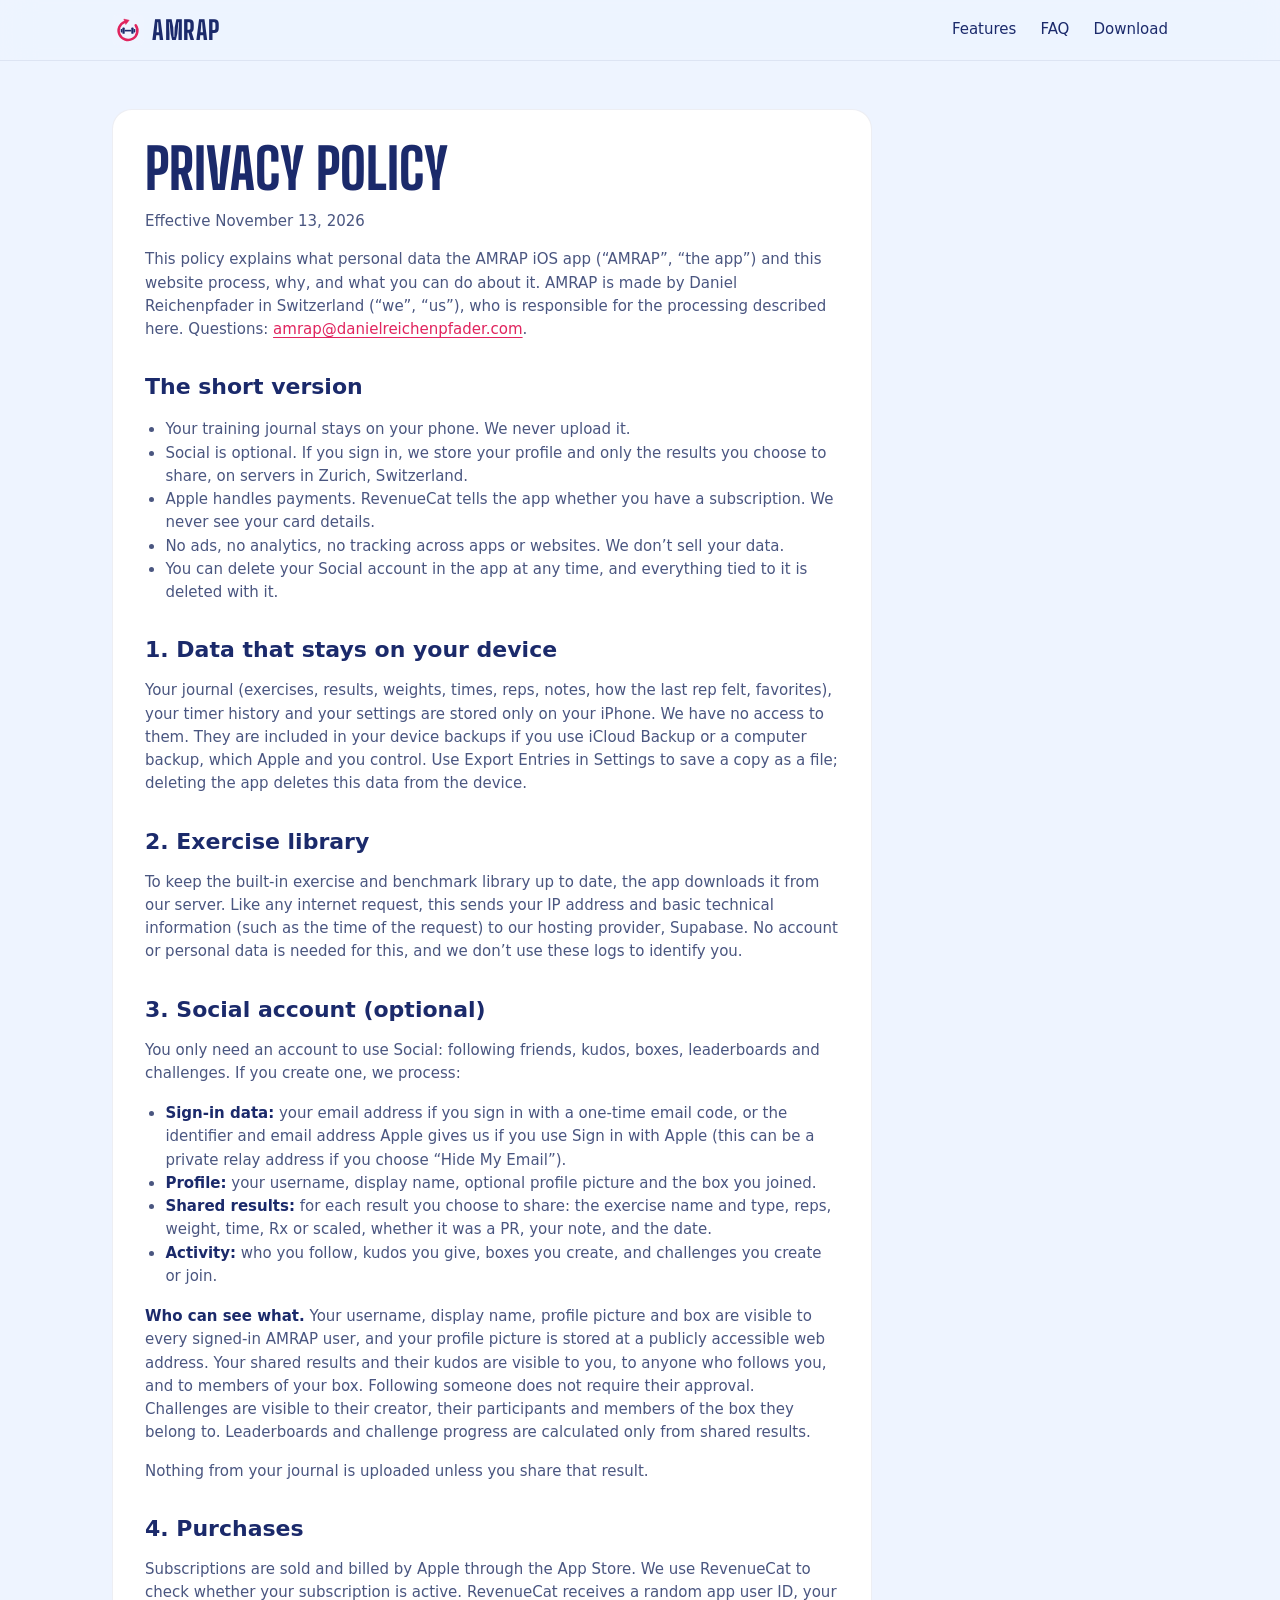
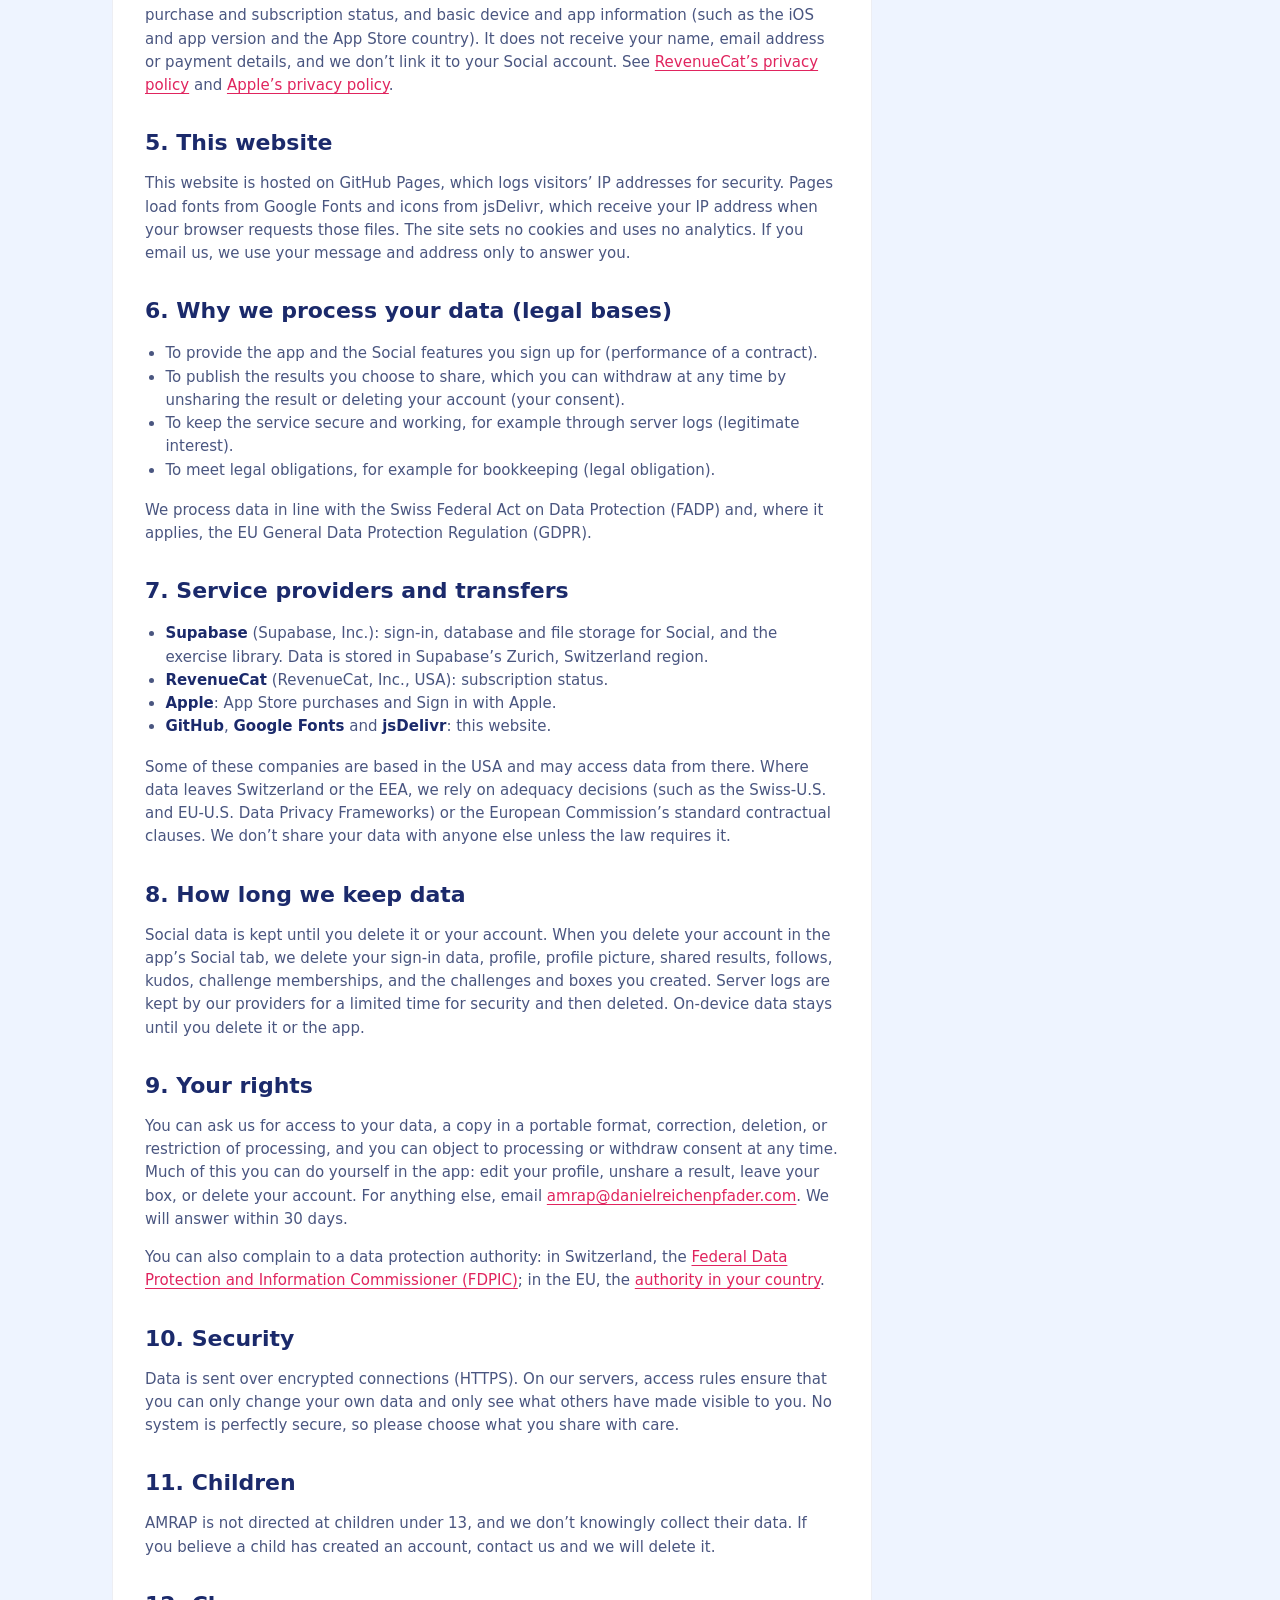
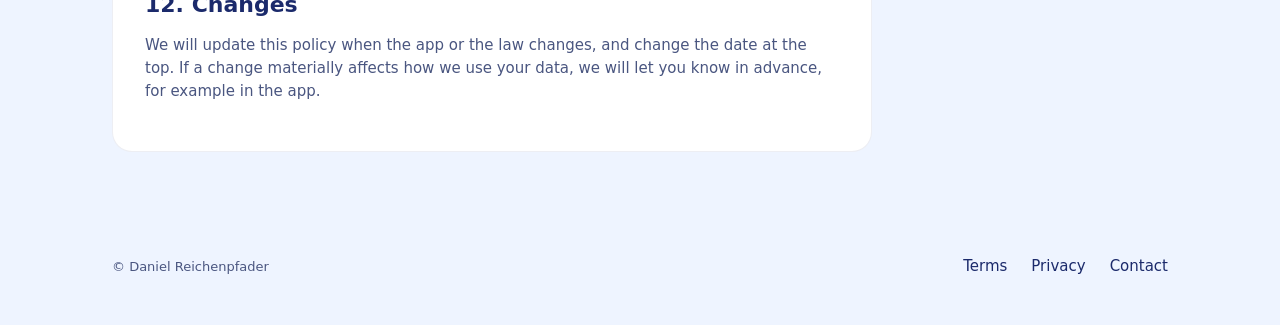
==== commit a25eaab4: "📝 Rewrites the privacy policy and terms for AMRAP 3.0 Covers what the app actually does now: on-devi" ====
--- a/privacy/index.html
+++ b/privacy/index.html
@@ -31,11 +31,76 @@
   </header>
   <main id="main">
     <section class="legal"><div class="wrap"><article class="doc">
+      <h1>Privacy Policy</h1>
+      <p class="fine">Effective November 13, 2026</p>
 
-        <div>
-        <div><h1>Privacy Policy</h1></div><div><strong>Last updated July 10, 2025</strong></div><div>This Privacy Notice for Daniel Reichenpfader ('<strong>we</strong>', '<strong>us</strong>', or '<strong>our</strong>'), describes how and why we might access, collect, store, use, and/or share ('<strong>process</strong>') your personal information when you use our services ('<strong>Services</strong>'), including when you:</li></ul><ul><li>Download and use our mobile application (Amrap), or any other application of ours that links to this Privacy Notice</li></ul><div></li></ul><ul><li>Engage with us in other related ways, including any sales, marketing, or events</li></ul><div><strong>Questions or concerns? </strong>Reading this Privacy Notice will help you understand your privacy rights and choices. We are responsible for making decisions about how your personal information is processed. If you do not agree with our policies and practices, please do not use our Services. If you still have any questions or concerns, please contact us at amrap@danielreichenpfader.com.</div><div><h2>SUMMARY OF KEY POINTS</h2></div><div><strong><em>This summary provides key points from our Privacy Notice, but you can find out more details about any of these topics by clicking the link following each key point or by using our </em></strong><a href="#toc"><strong><em>table of contents</em></strong></a><strong><em> below to find the section you are looking for.</em></strong></div><div><strong>What personal information do we process?</strong> When you visit, use, or navigate our Services, we may process personal information depending on how you interact with us and the Services, the choices you make, and the products and features you use. Learn more about <a href="#personalinfo">personal information you disclose to us</a>.</div><div><strong>Do we process any sensitive personal information? </strong>Some of the information may be considered 'special' or 'sensitive' in certain jurisdictions, for example your racial or ethnic origins, sexual orientation, and religious beliefs. We do not process sensitive personal information.</div><div><strong>Do we collect any information from third parties?</strong> We do not collect any information from third parties.</div><div><strong>How do we process your information?</strong> We process your information to provide, improve, and administer our Services, communicate with you, for security and fraud prevention, and to comply with law. We may also process your information for other purposes with your consent. We process your information only when we have a valid legal reason to do so. Learn more about <a href="#infouse">how we process your information</a>.</div><div><strong>In what situations and with which parties do we share personal information?</strong> We may share information in specific situations and with specific third parties. Learn more about <a href="#whoshare">when and with whom we share your personal information</a>.</div><div><strong>What are your rights?</strong> Depending on where you are located geographically, the applicable privacy law may mean you have certain rights regarding your personal information. Learn more about <a href="#privacyrights">your privacy rights</a>.</div><div><strong>How do you exercise your rights?</strong> The easiest way to exercise your rights is by visiting amrap@danielreichenpfader.com, or by contacting us. We will consider and act upon any request in accordance with applicable data protection laws.</div><div>Want to learn more about what we do with any information we collect? <a href="#toc">Review the Privacy Notice in full</a>.</div><div id="toc"><h2>TABLE OF CONTENTS</h2></div><div><a href="#infocollect">1. WHAT INFORMATION DO WE COLLECT?</a></div><div><a href="#infouse">2. HOW DO WE PROCESS YOUR INFORMATION?</a></div><div><a href="#legalbases">3. WHAT LEGAL BASES DO WE RELY ON TO PROCESS YOUR PERSONAL INFORMATION?</a></div><div><a href="#whoshare">4. WHEN AND WITH WHOM DO WE SHARE YOUR PERSONAL INFORMATION?</a></a></div><div><a href="#inforetain">5. HOW LONG DO WE KEEP YOUR INFORMATION?</a></div><div><a href="#privacyrights">6. WHAT ARE YOUR PRIVACY RIGHTS?</a></div><div><a href="#DNT">7. CONTROLS FOR DO-NOT-TRACK FEATURES</div><div><a href="#policyupdates">8. DO WE MAKE UPDATES TO THIS NOTICE?</a></div><div><a href="#contact">9. HOW CAN YOU CONTACT US ABOUT THIS NOTICE?</a></div><div><a href="#request">10. HOW CAN YOU REVIEW, UPDATE, OR DELETE THE DATA WE COLLECT FROM YOU?</a></div><div id="infocollect"><h2>1. WHAT INFORMATION DO WE COLLECT?</h2><h3>Personal information you disclose to us</h3><strong><em>In Short:</em></strong><strong></strong><em>We collect personal information that you provide to us.</em></div><div>We collect personal information that you voluntarily provide to us when you express an interest in obtaining information about us or our products and Services, when you participate in activities on the Services, or otherwise when you contact us.</div><div><strong>Personal Information Provided by You.</strong> The personal information that we collect depends on the context of your interactions with us and the Services, the choices you make, and the products and features you use. The personal information we collect may include the following:</div><ul><li>user id</li></ul><ul><li>purchase information</li></ul><div id="sensitiveinfo"><strong>Sensitive Information.</strong> We do not process sensitive information.</div><div><strong>Payment Data.</strong> We may collect data necessary to process your payment if you choose to make purchases, such as your payment instrument number, and the security code associated with your payment instrument. All payment data is handled and stored by RevenueCat. You may find their privacy notice link(s) here: <a href="https://www.revenuecat.com/privacy/" target="_blank">https://www.revenuecat.com/privacy/</a>.</div><div>All personal information that you provide to us must be true, complete, and accurate, and you must notify us of any changes to such personal information.</div><div id="infouse"><h2>2. HOW DO WE PROCESS YOUR INFORMATION?</h2><strong><em>In Short: </em></strong><em>We process your information to provide, improve, and administer our Services, communicate with you, for security and fraud prevention, and to comply with law. We may also process your information for other purposes with your consent.</em></div><div><strong>We process your personal information for a variety of reasons, depending on how you interact with our Services, including:</strong></li></ul><div></li></ul><div></li></ul><div></li></ul><div></li></ul><div></li></ul><div></li></ul><div></li></ul><div></li></ul><p></li></ul><p></li></ul><p></li></ul><p></li></ul><div></li></ul><div></li></ul><div></li></ul><div></li></ul><div></li></ul><div></li></ul><div></li></ul><div></li></ul><div></li></ul><div></li></ul><div></li></ul><div></li></ul><div></li></ul><div></li></ul><ul><li><strong>To save or protect an individual's vital interest.</strong> We may process your information when necessary to save or protect an individual’s vital interest, such as to prevent harm.</li></ul><div id="legalbases"><h2>3. WHAT LEGAL BASES DO WE RELY ON TO PROCESS YOUR INFORMATION?</h2><em><strong>In Short: </strong>We only process your personal information when we believe it is necessary and we have a valid legal reason (i.e. legal basis) to do so under applicable law, like with your consent, to comply with laws, to provide you with services to enter into or fulfil our contractual obligations, to protect your rights, or to fulfil our legitimate business interests.</em></div><div>The General Data Protection Regulation (GDPR) and UK GDPR require us to explain the valid legal bases we rely on in order to process your personal information. As such, we may rely on the following legal bases to process your personal information:</div><ul><li><strong>Consent. </strong>We may process your information if you have given us permission (i.e. consent) to use your personal information for a specific purpose. You can withdraw your consent at any time. Learn more about <a href="#withdrawconsent">withdrawing your consent</a>.</li></ul><div></li></ul><ul><li><strong>Legal Obligations.</strong> We may process your information where we believe it is necessary for compliance with our legal obligations, such as to cooperate with a law enforcement body or regulatory agency, exercise or defend our legal rights, or disclose your information as evidence in litigation in which we are involved.<br></li></ul><ul><li><strong>Vital Interests.</strong> We may process your information where we believe it is necessary to protect your vital interests or the vital interests of a third party, such as situations involving potential threats to the safety of any person.</li></ul><div id="whoshare"><h2>4. WHEN AND WITH WHOM DO WE SHARE YOUR PERSONAL INFORMATION?</h2><strong><em>In Short:</em></strong><em> We may share information in specific situations described in this section and/or with the following third parties.</em></div><div>We may need to share your personal information in the following situations:</div><ul><li><strong>Business Transfers.</strong> We may share or transfer your information in connection with, or during negotiations of, any merger, sale of company assets, financing, or acquisition of all or a portion of our business to another company.</li></ul><div></li></ul><div></li></ul><div></li></ul><div></li></ul><div></li></ul><div id="inforetain"><h2>5. HOW LONG DO WE KEEP YOUR INFORMATION?</h2><strong><em>In Short: </em></strong><em>We keep your information for as long as necessary to fulfil the purposes outlined in this Privacy Notice unless otherwise required by law.</em></div><div>We will only keep your personal information for as long as it is necessary for the purposes set out in this Privacy Notice, unless a longer retention period is required or permitted by law (such as tax, accounting, or other legal requirements).</div><div>When we have no ongoing legitimate business need to process your personal information, we will either delete or anonymise such information, or, if this is not possible (for example, because your personal information has been stored in backup archives), then we will securely store your personal information and isolate it from any further processing until deletion is possible.</div><div id="privacyrights"><h2>6. WHAT ARE YOUR PRIVACY RIGHTS?</h2><strong><em>In Short:</em></strong><em> In some regions, such as the European Economic Area (EEA), United Kingdom (UK), and Switzerland, you have rights that allow you greater access to and control over your personal information. You may review, change, or terminate your account at any time, depending on your country, province, or state of residence.</em></div><div>In some regions (like the EEA, UK, and Switzerland), you have certain rights under applicable data protection laws. These may include the right (i) to request access and obtain a copy of your personal information, (ii) to request rectification or erasure; (iii) to restrict the processing of your personal information; (iv) if applicable, to data portability; and (v) not to be subject to automated decision-making. In certain circumstances, you may also have the right to object to the processing of your personal information. You can make such a request by contacting us by using the contact details provided in the section '<a href="#contact">HOW CAN YOU CONTACT US ABOUT THIS NOTICE?</a>' below.</div><div>We will consider and act upon any request in accordance with applicable data protection laws.</div><div>If you are located in the EEA or UK and you believe we are unlawfully processing your personal information, you also have the right to complain to your <a href="https://ec.europa.eu/justice/data-protection/bodies/authorities/index_en.htm" rel="noopener noreferrer" target="_blank">Member State data protection authority</a> or <a href="https://ico.org.uk/make-a-complaint/data-protection-complaints/data-protection-complaints/" rel="noopener noreferrer" target="_blank">UK data protection authority</a>.</div><div>If you are located in Switzerland, you may contact the <a href="https://www.edoeb.admin.ch/edoeb/en/home.html" rel="noopener noreferrer" target="_blank">Federal Data Protection and Information Commissioner</a>.</div><div id="withdrawconsent"><strong><u>Withdrawing your consent:</u></strong> If we are relying on your consent to process your personal information, you have the right to withdraw your consent at any time. You can withdraw your consent at any time by contacting us by using the contact details provided in the section '<a href="#contact">HOW CAN YOU CONTACT US ABOUT THIS NOTICE?</a>' below.</div><div>However, please note that this will not affect the lawfulness of the processing before its withdrawal nor, will it affect the processing of your personal information conducted in reliance on lawful processing grounds other than consent.</div><div>If you have questions or comments about your privacy rights, you may email us at amrap@danielreichenpfader.com.</div><div id="DNT"><h2>7. CONTROLS FOR DO-NOT-TRACK FEATURES</h2>Most web browsers and some mobile operating systems and mobile applications include a Do-Not-Track ('DNT') feature or setting you can activate to signal your privacy preference not to have data about your online browsing activities monitored and collected. At this stage, no uniform technology standard for recognising and implementing DNT signals has been finalised. As such, we do not currently respond to DNT browser signals or any other mechanism that automatically communicates your choice not to be tracked online. If a standard for online tracking is adopted that we must follow in the future, we will inform you about that practice in a revised version of this Privacy Notice.</div><div id="policyupdates"><h2>8. DO WE MAKE UPDATES TO THIS NOTICE?</h2><em><strong>In Short: </strong>Yes, we will update this notice as necessary to stay compliant with relevant laws.</em></div><div>We may update this Privacy Notice from time to time. The updated version will be indicated by an updated 'Revised' date at the top of this Privacy Notice. If we make material changes to this Privacy Notice, we may notify you either by prominently posting a notice of such changes or by directly sending you a notification. We encourage you to review this Privacy Notice frequently to be informed of how we are protecting your information.</div><div id="contact"><h2>9. HOW CAN YOU CONTACT US ABOUT THIS NOTICE?</h2>If you have questions or comments about this notice, you may email us at amrap@danielreichenpfader.com<h2>10. HOW CAN YOU REVIEW, UPDATE, OR DELETE THE DATA WE COLLECT FROM YOU?</h2></strong>Based on the applicable laws of your country, you may have the right to request access to the personal information we collect from you, details about how we have processed it, correct inaccuracies, or delete your personal information. You may also have the right to withdraw your consent to our processing of your personal information. These rights may be limited in some circumstances by applicable law. To request to review, update, or delete your personal information, please contact us at: amrap@danielreichenpfader.com.</div>
-        </div>
-        
+      <p>This policy explains what personal data the AMRAP iOS app (“AMRAP”, “the app”) and this website process, why, and what you can do about it. AMRAP is made by Daniel Reichenpfader in Switzerland (“we”, “us”), who is responsible for the processing described here. Questions: <a href="mailto:amrap@danielreichenpfader.com">amrap@danielreichenpfader.com</a>.</p>
+
+      <h2>The short version</h2>
+      <ul>
+        <li>Your training journal stays on your phone. We never upload it.</li>
+        <li>Social is optional. If you sign in, we store your profile and only the results you choose to share, on servers in Zurich, Switzerland.</li>
+        <li>Apple handles payments. RevenueCat tells the app whether you have a subscription. We never see your card details.</li>
+        <li>No ads, no analytics, no tracking across apps or websites. We don’t sell your data.</li>
+        <li>You can delete your Social account in the app at any time, and everything tied to it is deleted with it.</li>
+      </ul>
+
+      <h2>1. Data that stays on your device</h2>
+      <p>Your journal (exercises, results, weights, times, reps, notes, how the last rep felt, favorites), your timer history and your settings are stored only on your iPhone. We have no access to them. They are included in your device backups if you use iCloud Backup or a computer backup, which Apple and you control. Use Export Entries in Settings to save a copy as a file; deleting the app deletes this data from the device.</p>
+
+      <h2>2. Exercise library</h2>
+      <p>To keep the built-in exercise and benchmark library up to date, the app downloads it from our server. Like any internet request, this sends your IP address and basic technical information (such as the time of the request) to our hosting provider, Supabase. No account or personal data is needed for this, and we don’t use these logs to identify you.</p>
+
+      <h2>3. Social account (optional)</h2>
+      <p>You only need an account to use Social: following friends, kudos, boxes, leaderboards and challenges. If you create one, we process:</p>
+      <ul>
+        <li><strong>Sign-in data:</strong> your email address if you sign in with a one-time email code, or the identifier and email address Apple gives us if you use Sign in with Apple (this can be a private relay address if you choose “Hide My Email”).</li>
+        <li><strong>Profile:</strong> your username, display name, optional profile picture and the box you joined.</li>
+        <li><strong>Shared results:</strong> for each result you choose to share: the exercise name and type, reps, weight, time, Rx or scaled, whether it was a PR, your note, and the date.</li>
+        <li><strong>Activity:</strong> who you follow, kudos you give, boxes you create, and challenges you create or join.</li>
+      </ul>
+      <p><strong>Who can see what.</strong> Your username, display name, profile picture and box are visible to every signed-in AMRAP user, and your profile picture is stored at a publicly accessible web address. Your shared results and their kudos are visible to you, to anyone who follows you, and to members of your box. Following someone does not require their approval. Challenges are visible to their creator, their participants and members of the box they belong to. Leaderboards and challenge progress are calculated only from shared results.</p>
+      <p>Nothing from your journal is uploaded unless you share that result.</p>
+
+      <h2>4. Purchases</h2>
+      <p>Subscriptions are sold and billed by Apple through the App Store. We use RevenueCat to check whether your subscription is active. RevenueCat receives a random app user ID, your purchase and subscription status, and basic device and app information (such as the iOS and app version and the App Store country). It does not receive your name, email address or payment details, and we don’t link it to your Social account. See <a href="https://www.revenuecat.com/privacy/">RevenueCat’s privacy policy</a> and <a href="https://www.apple.com/legal/privacy/">Apple’s privacy policy</a>.</p>
+
+      <h2>5. This website</h2>
+      <p>This website is hosted on GitHub Pages, which logs visitors’ IP addresses for security. Pages load fonts from Google Fonts and icons from jsDelivr, which receive your IP address when your browser requests those files. The site sets no cookies and uses no analytics. If you email us, we use your message and address only to answer you.</p>
+
+      <h2>6. Why we process your data (legal bases)</h2>
+      <ul>
+        <li>To provide the app and the Social features you sign up for (performance of a contract).</li>
+        <li>To publish the results you choose to share, which you can withdraw at any time by unsharing the result or deleting your account (your consent).</li>
+        <li>To keep the service secure and working, for example through server logs (legitimate interest).</li>
+        <li>To meet legal obligations, for example for bookkeeping (legal obligation).</li>
+      </ul>
+      <p>We process data in line with the Swiss Federal Act on Data Protection (FADP) and, where it applies, the EU General Data Protection Regulation (GDPR).</p>
+
+      <h2>7. Service providers and transfers</h2>
+      <ul>
+        <li><strong>Supabase</strong> (Supabase, Inc.): sign-in, database and file storage for Social, and the exercise library. Data is stored in Supabase’s Zurich, Switzerland region.</li>
+        <li><strong>RevenueCat</strong> (RevenueCat, Inc., USA): subscription status.</li>
+        <li><strong>Apple</strong>: App Store purchases and Sign in with Apple.</li>
+        <li><strong>GitHub</strong>, <strong>Google Fonts</strong> and <strong>jsDelivr</strong>: this website.</li>
+      </ul>
+      <p>Some of these companies are based in the USA and may access data from there. Where data leaves Switzerland or the EEA, we rely on adequacy decisions (such as the Swiss-U.S. and EU-U.S. Data Privacy Frameworks) or the European Commission’s standard contractual clauses. We don’t share your data with anyone else unless the law requires it.</p>
+
+      <h2>8. How long we keep data</h2>
+      <p>Social data is kept until you delete it or your account. When you delete your account in the app’s Social tab, we delete your sign-in data, profile, profile picture, shared results, follows, kudos, challenge memberships, and the challenges and boxes you created. Server logs are kept by our providers for a limited time for security and then deleted. On-device data stays until you delete it or the app.</p>
+
+      <h2>9. Your rights</h2>
+      <p>You can ask us for access to your data, a copy in a portable format, correction, deletion, or restriction of processing, and you can object to processing or withdraw consent at any time. Much of this you can do yourself in the app: edit your profile, unshare a result, leave your box, or delete your account. For anything else, email <a href="mailto:amrap@danielreichenpfader.com">amrap@danielreichenpfader.com</a>. We will answer within 30 days.</p>
+      <p>You can also complain to a data protection authority: in Switzerland, the <a href="https://www.edoeb.admin.ch/">Federal Data Protection and Information Commissioner (FDPIC)</a>; in the EU, the <a href="https://edpb.europa.eu/about-edpb/about-edpb/members_en">authority in your country</a>.</p>
+
+      <h2>10. Security</h2>
+      <p>Data is sent over encrypted connections (HTTPS). On our servers, access rules ensure that you can only change your own data and only see what others have made visible to you. No system is perfectly secure, so please choose what you share with care.</p>
+
+      <h2>11. Children</h2>
+      <p>AMRAP is not directed at children under 13, and we don’t knowingly collect their data. If you believe a child has created an account, contact us and we will delete it.</p>
+
+      <h2>12. Changes</h2>
+      <p>We will update this policy when the app or the law changes, and change the date at the top. If a change materially affects how we use your data, we will let you know in advance, for example in the app.</p>
     </article></div></section>
   </main>
   <footer class="site-footer">
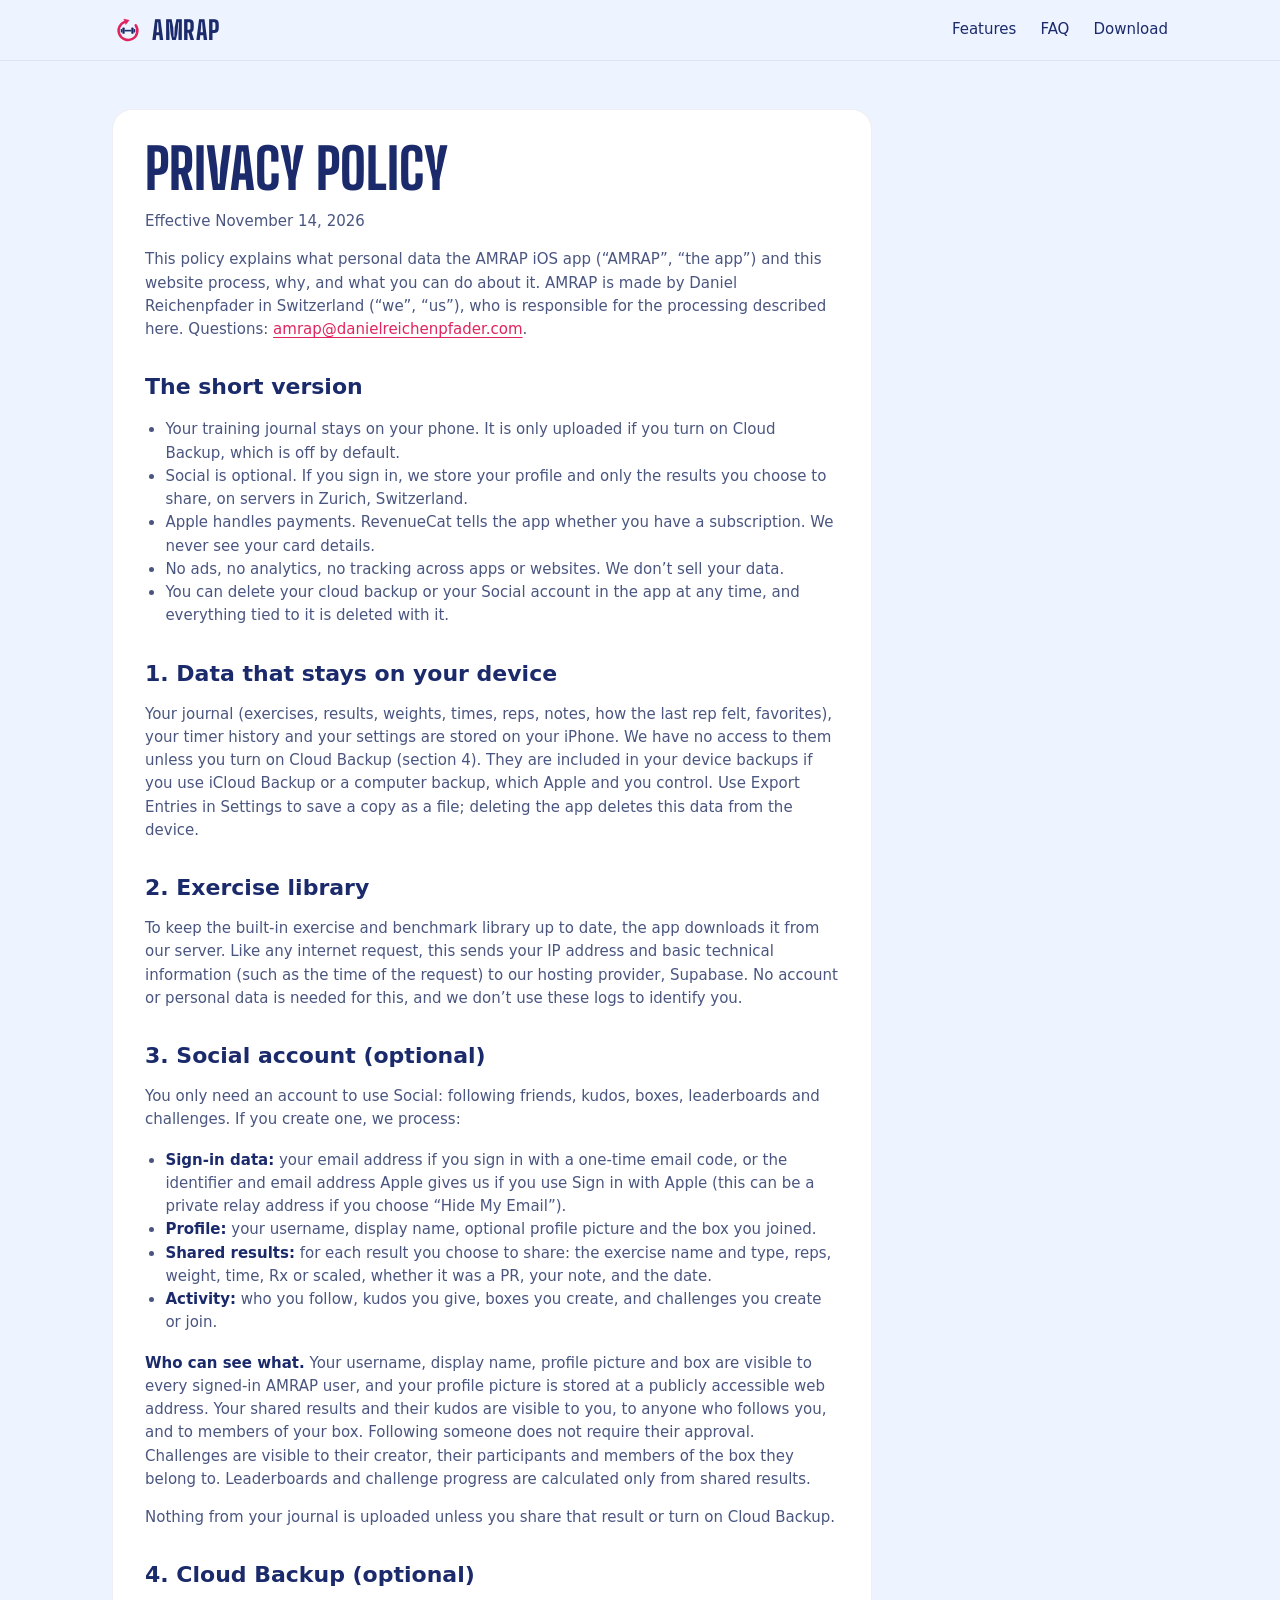
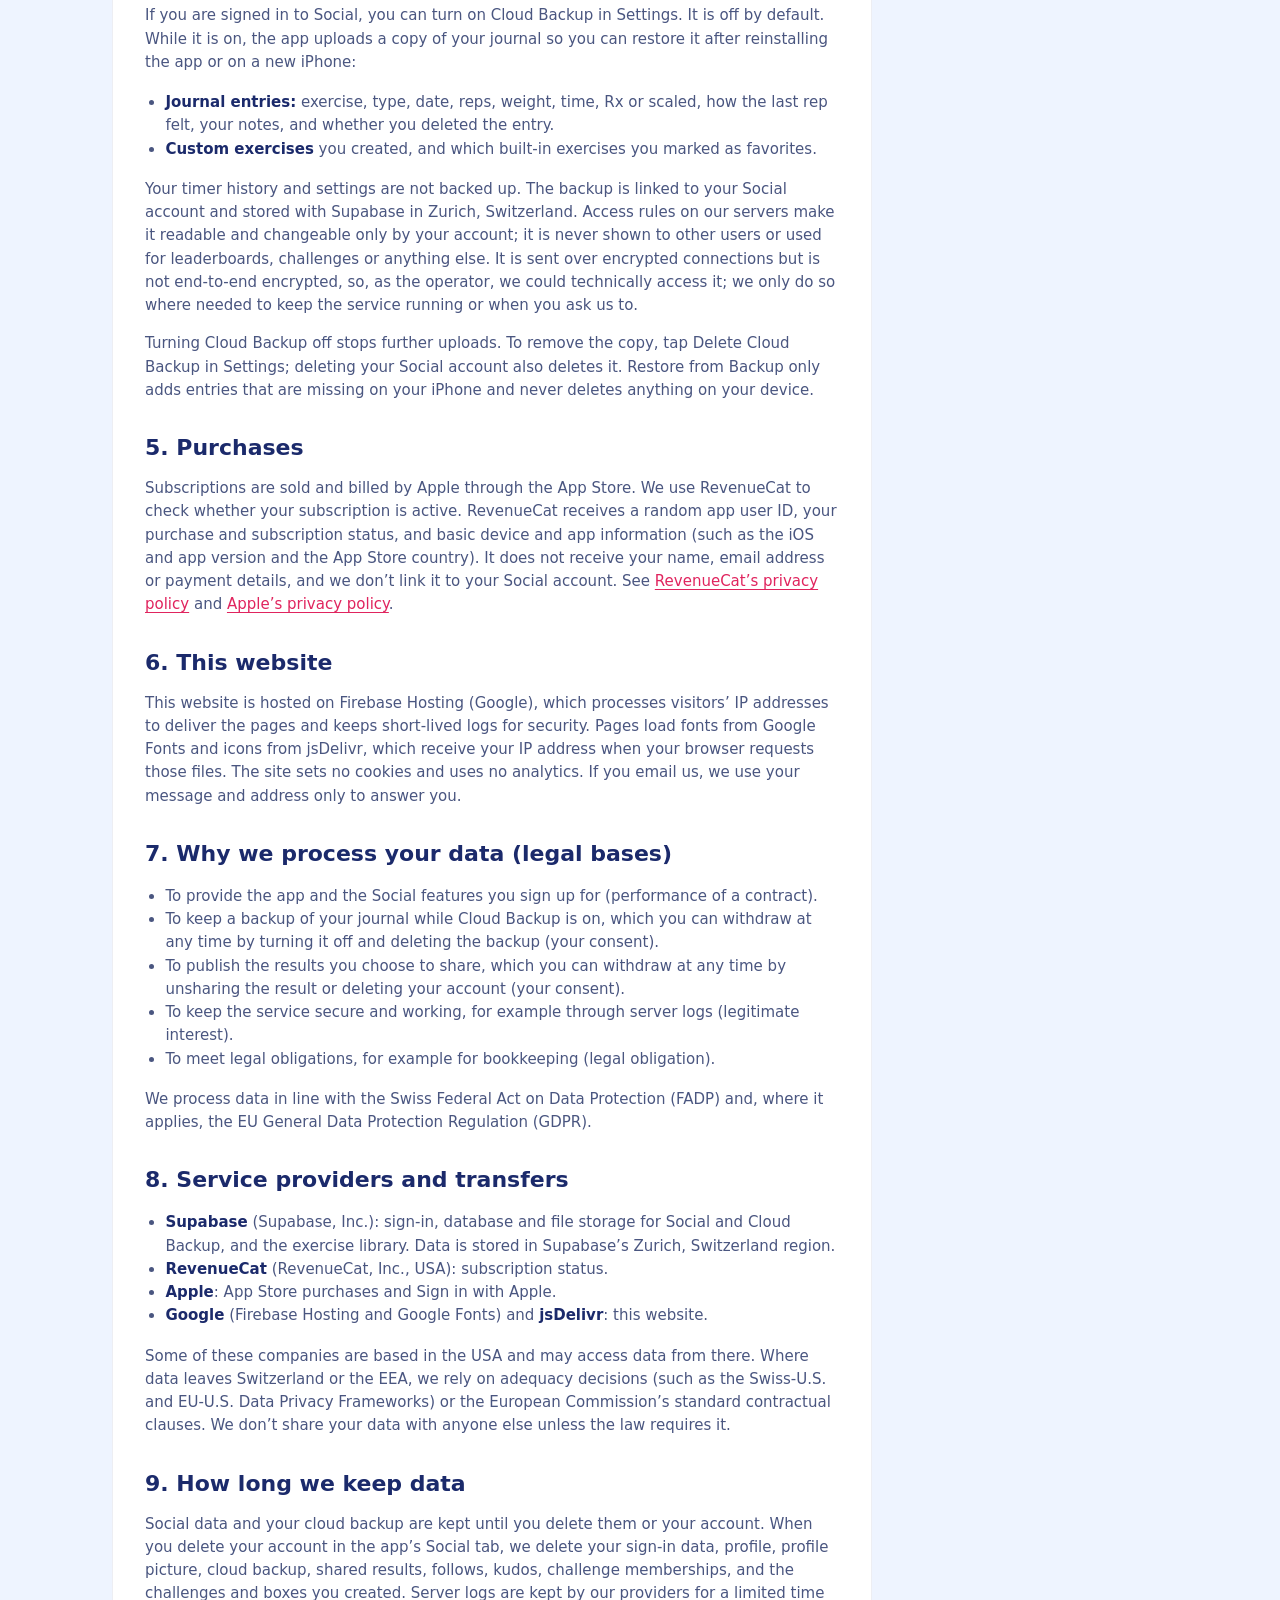
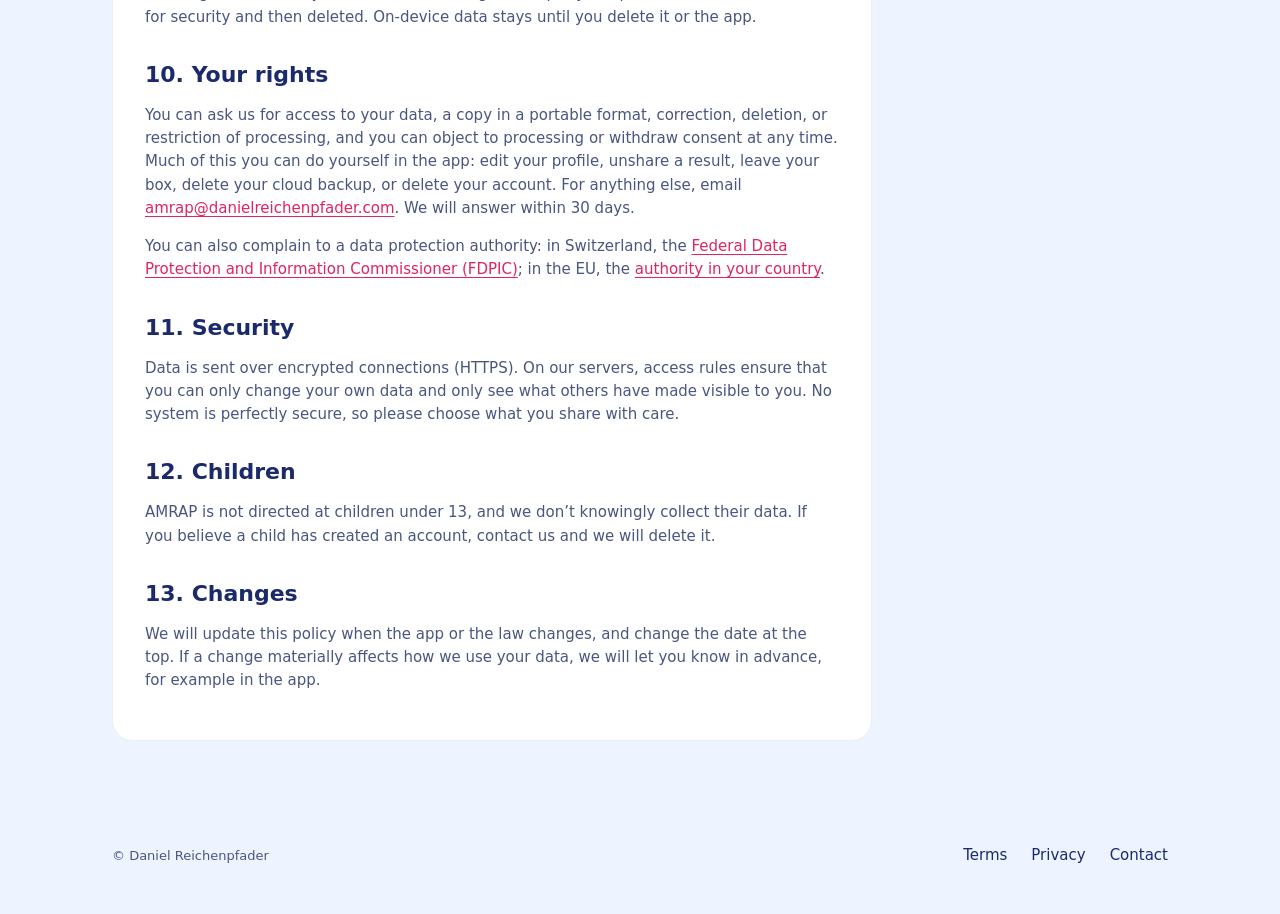
==== commit f7e870d1: "📝 Adds Cloud Backup to the privacy policy and names Firebase Hosting Co-Authored-By: Claude Opus 5.5" ====
--- a/privacy/index.html
+++ b/privacy/index.html
@@ -32,21 +32,21 @@
   <main id="main">
     <section class="legal"><div class="wrap"><article class="doc">
       <h1>Privacy Policy</h1>
-      <p class="fine">Effective November 13, 2026</p>
+      <p class="fine">Effective November 14, 2026</p>
 
       <p>This policy explains what personal data the AMRAP iOS app (“AMRAP”, “the app”) and this website process, why, and what you can do about it. AMRAP is made by Daniel Reichenpfader in Switzerland (“we”, “us”), who is responsible for the processing described here. Questions: <a href="mailto:amrap@danielreichenpfader.com">amrap@danielreichenpfader.com</a>.</p>
 
       <h2>The short version</h2>
       <ul>
-        <li>Your training journal stays on your phone. We never upload it.</li>
+        <li>Your training journal stays on your phone. It is only uploaded if you turn on Cloud Backup, which is off by default.</li>
         <li>Social is optional. If you sign in, we store your profile and only the results you choose to share, on servers in Zurich, Switzerland.</li>
         <li>Apple handles payments. RevenueCat tells the app whether you have a subscription. We never see your card details.</li>
         <li>No ads, no analytics, no tracking across apps or websites. We don’t sell your data.</li>
-        <li>You can delete your Social account in the app at any time, and everything tied to it is deleted with it.</li>
+        <li>You can delete your cloud backup or your Social account in the app at any time, and everything tied to it is deleted with it.</li>
       </ul>
 
       <h2>1. Data that stays on your device</h2>
-      <p>Your journal (exercises, results, weights, times, reps, notes, how the last rep felt, favorites), your timer history and your settings are stored only on your iPhone. We have no access to them. They are included in your device backups if you use iCloud Backup or a computer backup, which Apple and you control. Use Export Entries in Settings to save a copy as a file; deleting the app deletes this data from the device.</p>
+      <p>Your journal (exercises, results, weights, times, reps, notes, how the last rep felt, favorites), your timer history and your settings are stored on your iPhone. We have no access to them unless you turn on Cloud Backup (section 4). They are included in your device backups if you use iCloud Backup or a computer backup, which Apple and you control. Use Export Entries in Settings to save a copy as a file; deleting the app deletes this data from the device.</p>
 
       <h2>2. Exercise library</h2>
       <p>To keep the built-in exercise and benchmark library up to date, the app downloads it from our server. Like any internet request, this sends your IP address and basic technical information (such as the time of the request) to our hosting provider, Supabase. No account or personal data is needed for this, and we don’t use these logs to identify you.</p>
@@ -60,46 +60,56 @@
         <li><strong>Activity:</strong> who you follow, kudos you give, boxes you create, and challenges you create or join.</li>
       </ul>
       <p><strong>Who can see what.</strong> Your username, display name, profile picture and box are visible to every signed-in AMRAP user, and your profile picture is stored at a publicly accessible web address. Your shared results and their kudos are visible to you, to anyone who follows you, and to members of your box. Following someone does not require their approval. Challenges are visible to their creator, their participants and members of the box they belong to. Leaderboards and challenge progress are calculated only from shared results.</p>
-      <p>Nothing from your journal is uploaded unless you share that result.</p>
+      <p>Nothing from your journal is uploaded unless you share that result or turn on Cloud Backup.</p>
 
-      <h2>4. Purchases</h2>
+      <h2>4. Cloud Backup (optional)</h2>
+      <p>If you are signed in to Social, you can turn on Cloud Backup in Settings. It is off by default. While it is on, the app uploads a copy of your journal so you can restore it after reinstalling the app or on a new iPhone:</p>
+      <ul>
+        <li><strong>Journal entries:</strong> exercise, type, date, reps, weight, time, Rx or scaled, how the last rep felt, your notes, and whether you deleted the entry.</li>
+        <li><strong>Custom exercises</strong> you created, and which built-in exercises you marked as favorites.</li>
+      </ul>
+      <p>Your timer history and settings are not backed up. The backup is linked to your Social account and stored with Supabase in Zurich, Switzerland. Access rules on our servers make it readable and changeable only by your account; it is never shown to other users or used for leaderboards, challenges or anything else. It is sent over encrypted connections but is not end-to-end encrypted, so, as the operator, we could technically access it; we only do so where needed to keep the service running or when you ask us to.</p>
+      <p>Turning Cloud Backup off stops further uploads. To remove the copy, tap Delete Cloud Backup in Settings; deleting your Social account also deletes it. Restore from Backup only adds entries that are missing on your iPhone and never deletes anything on your device.</p>
+
+      <h2>5. Purchases</h2>
       <p>Subscriptions are sold and billed by Apple through the App Store. We use RevenueCat to check whether your subscription is active. RevenueCat receives a random app user ID, your purchase and subscription status, and basic device and app information (such as the iOS and app version and the App Store country). It does not receive your name, email address or payment details, and we don’t link it to your Social account. See <a href="https://www.revenuecat.com/privacy/">RevenueCat’s privacy policy</a> and <a href="https://www.apple.com/legal/privacy/">Apple’s privacy policy</a>.</p>
 
-      <h2>5. This website</h2>
-      <p>This website is hosted on GitHub Pages, which logs visitors’ IP addresses for security. Pages load fonts from Google Fonts and icons from jsDelivr, which receive your IP address when your browser requests those files. The site sets no cookies and uses no analytics. If you email us, we use your message and address only to answer you.</p>
+      <h2>6. This website</h2>
+      <p>This website is hosted on Firebase Hosting (Google), which processes visitors’ IP addresses to deliver the pages and keeps short-lived logs for security. Pages load fonts from Google Fonts and icons from jsDelivr, which receive your IP address when your browser requests those files. The site sets no cookies and uses no analytics. If you email us, we use your message and address only to answer you.</p>
 
-      <h2>6. Why we process your data (legal bases)</h2>
+      <h2>7. Why we process your data (legal bases)</h2>
       <ul>
         <li>To provide the app and the Social features you sign up for (performance of a contract).</li>
+        <li>To keep a backup of your journal while Cloud Backup is on, which you can withdraw at any time by turning it off and deleting the backup (your consent).</li>
         <li>To publish the results you choose to share, which you can withdraw at any time by unsharing the result or deleting your account (your consent).</li>
         <li>To keep the service secure and working, for example through server logs (legitimate interest).</li>
         <li>To meet legal obligations, for example for bookkeeping (legal obligation).</li>
       </ul>
       <p>We process data in line with the Swiss Federal Act on Data Protection (FADP) and, where it applies, the EU General Data Protection Regulation (GDPR).</p>
 
-      <h2>7. Service providers and transfers</h2>
+      <h2>8. Service providers and transfers</h2>
       <ul>
-        <li><strong>Supabase</strong> (Supabase, Inc.): sign-in, database and file storage for Social, and the exercise library. Data is stored in Supabase’s Zurich, Switzerland region.</li>
+        <li><strong>Supabase</strong> (Supabase, Inc.): sign-in, database and file storage for Social and Cloud Backup, and the exercise library. Data is stored in Supabase’s Zurich, Switzerland region.</li>
         <li><strong>RevenueCat</strong> (RevenueCat, Inc., USA): subscription status.</li>
         <li><strong>Apple</strong>: App Store purchases and Sign in with Apple.</li>
-        <li><strong>GitHub</strong>, <strong>Google Fonts</strong> and <strong>jsDelivr</strong>: this website.</li>
+        <li><strong>Google</strong> (Firebase Hosting and Google Fonts) and <strong>jsDelivr</strong>: this website.</li>
       </ul>
       <p>Some of these companies are based in the USA and may access data from there. Where data leaves Switzerland or the EEA, we rely on adequacy decisions (such as the Swiss-U.S. and EU-U.S. Data Privacy Frameworks) or the European Commission’s standard contractual clauses. We don’t share your data with anyone else unless the law requires it.</p>
 
-      <h2>8. How long we keep data</h2>
-      <p>Social data is kept until you delete it or your account. When you delete your account in the app’s Social tab, we delete your sign-in data, profile, profile picture, shared results, follows, kudos, challenge memberships, and the challenges and boxes you created. Server logs are kept by our providers for a limited time for security and then deleted. On-device data stays until you delete it or the app.</p>
+      <h2>9. How long we keep data</h2>
+      <p>Social data and your cloud backup are kept until you delete them or your account. When you delete your account in the app’s Social tab, we delete your sign-in data, profile, profile picture, cloud backup, shared results, follows, kudos, challenge memberships, and the challenges and boxes you created. Server logs are kept by our providers for a limited time for security and then deleted. On-device data stays until you delete it or the app.</p>
 
-      <h2>9. Your rights</h2>
-      <p>You can ask us for access to your data, a copy in a portable format, correction, deletion, or restriction of processing, and you can object to processing or withdraw consent at any time. Much of this you can do yourself in the app: edit your profile, unshare a result, leave your box, or delete your account. For anything else, email <a href="mailto:amrap@danielreichenpfader.com">amrap@danielreichenpfader.com</a>. We will answer within 30 days.</p>
+      <h2>10. Your rights</h2>
+      <p>You can ask us for access to your data, a copy in a portable format, correction, deletion, or restriction of processing, and you can object to processing or withdraw consent at any time. Much of this you can do yourself in the app: edit your profile, unshare a result, leave your box, delete your cloud backup, or delete your account. For anything else, email <a href="mailto:amrap@danielreichenpfader.com">amrap@danielreichenpfader.com</a>. We will answer within 30 days.</p>
       <p>You can also complain to a data protection authority: in Switzerland, the <a href="https://www.edoeb.admin.ch/">Federal Data Protection and Information Commissioner (FDPIC)</a>; in the EU, the <a href="https://edpb.europa.eu/about-edpb/about-edpb/members_en">authority in your country</a>.</p>
 
-      <h2>10. Security</h2>
+      <h2>11. Security</h2>
       <p>Data is sent over encrypted connections (HTTPS). On our servers, access rules ensure that you can only change your own data and only see what others have made visible to you. No system is perfectly secure, so please choose what you share with care.</p>
 
-      <h2>11. Children</h2>
+      <h2>12. Children</h2>
       <p>AMRAP is not directed at children under 13, and we don’t knowingly collect their data. If you believe a child has created an account, contact us and we will delete it.</p>
 
-      <h2>12. Changes</h2>
+      <h2>13. Changes</h2>
       <p>We will update this policy when the app or the law changes, and change the date at the top. If a change materially affects how we use your data, we will let you know in advance, for example in the app.</p>
     </article></div></section>
   </main>
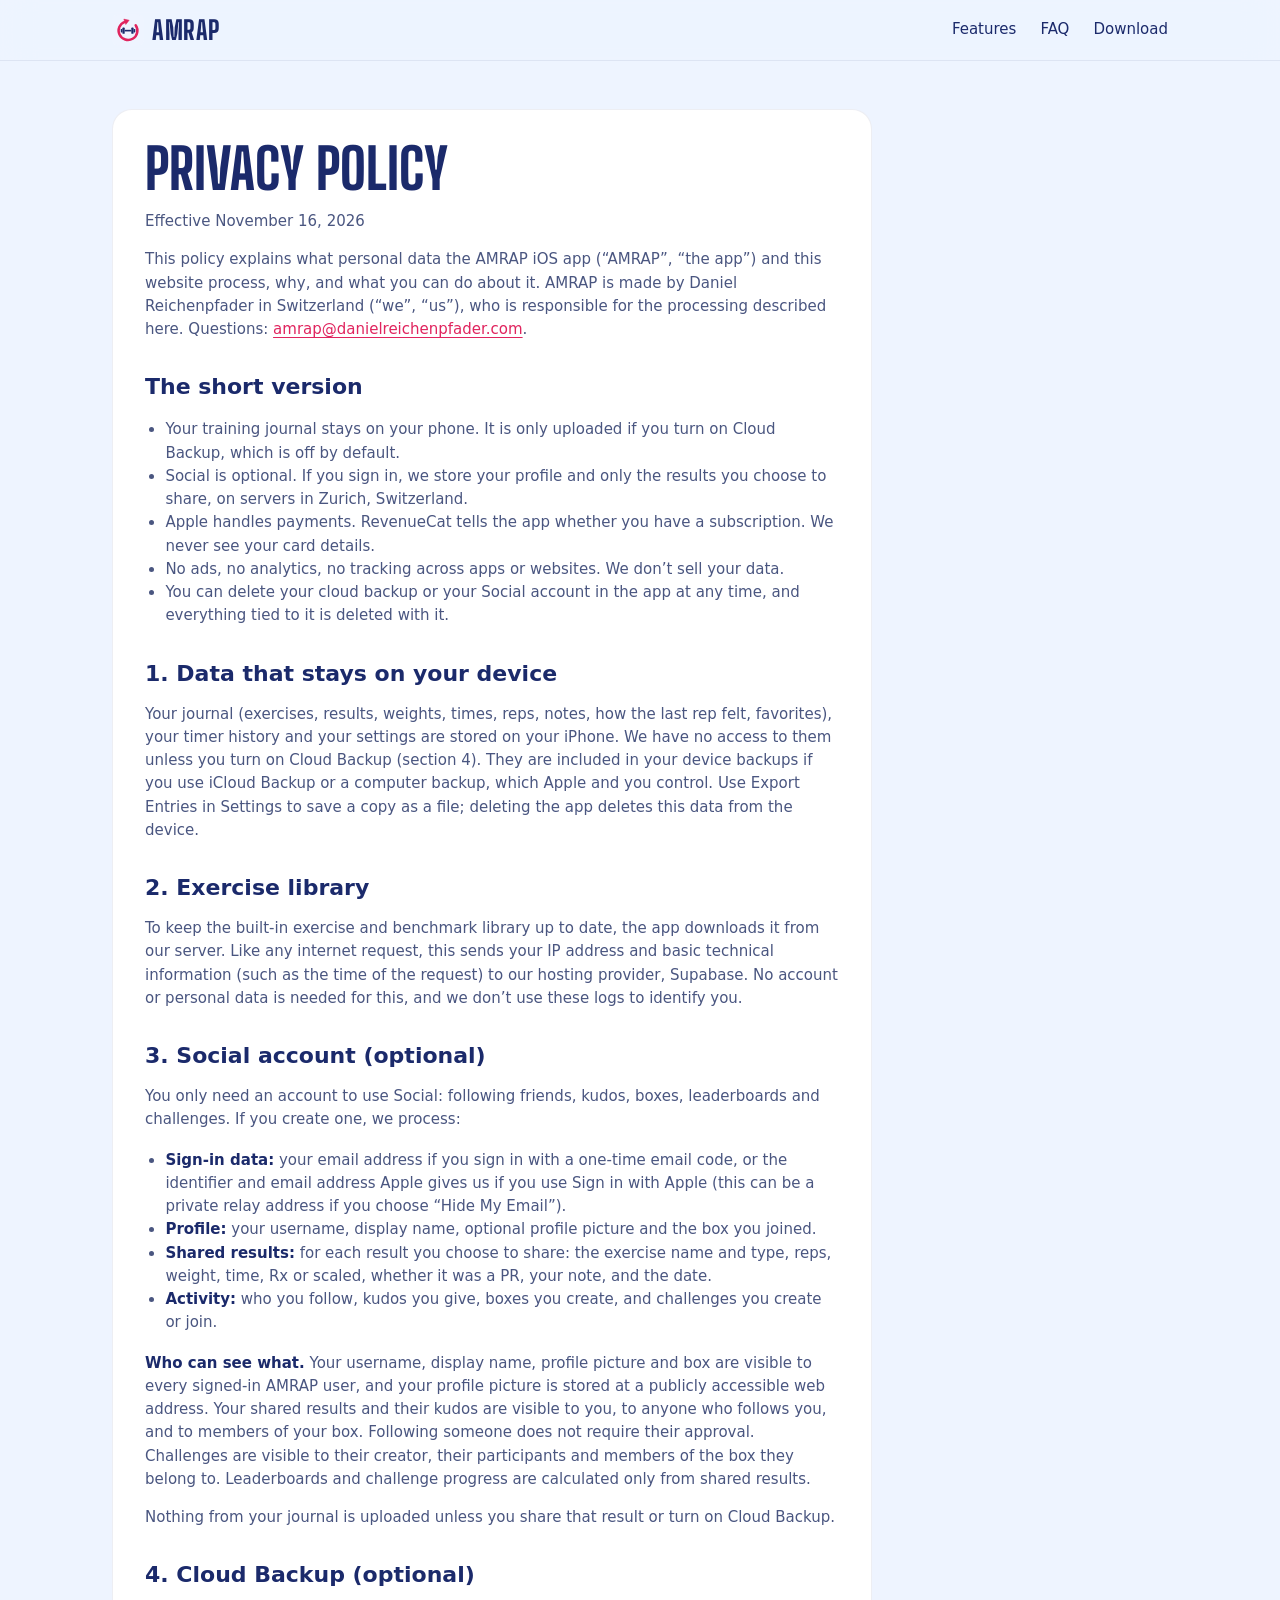
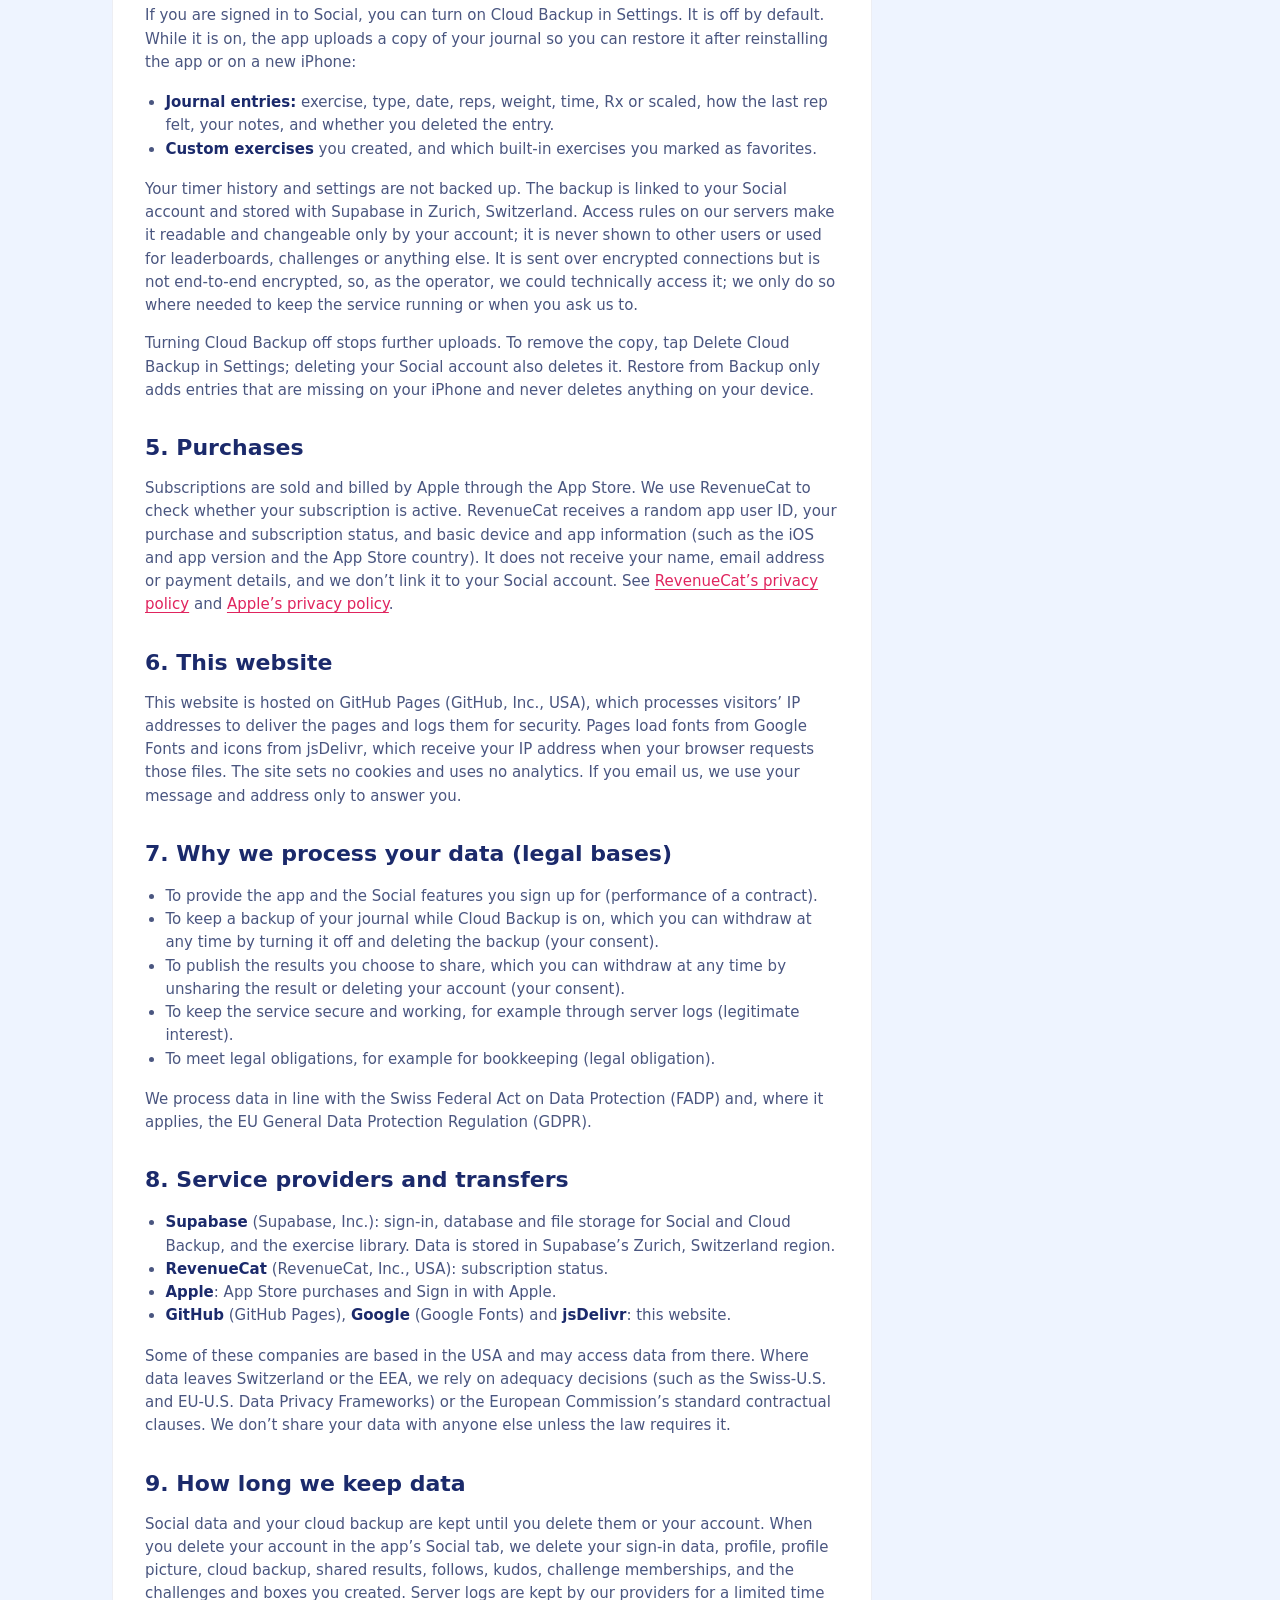
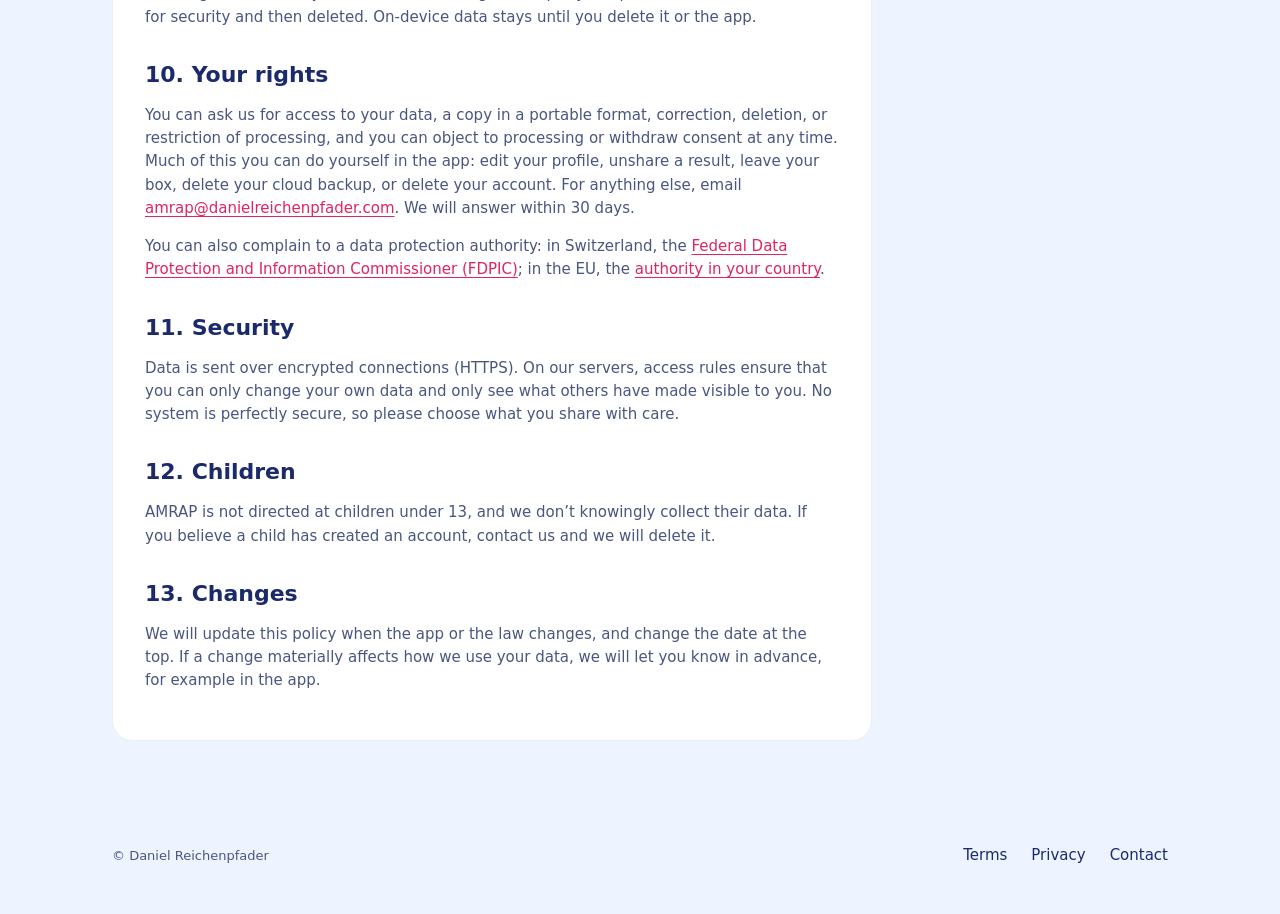
==== commit 9cedc8ea: "👷 Moves hosting back to GitHub Pages Firebase Hosting hit the Spark plan's monthly transfer limit.  " ====
--- a/privacy/index.html
+++ b/privacy/index.html
@@ -32,7 +32,7 @@
   <main id="main">
     <section class="legal"><div class="wrap"><article class="doc">
       <h1>Privacy Policy</h1>
-      <p class="fine">Effective November 14, 2026</p>
+      <p class="fine">Effective November 16, 2026</p>
 
       <p>This policy explains what personal data the AMRAP iOS app (“AMRAP”, “the app”) and this website process, why, and what you can do about it. AMRAP is made by Daniel Reichenpfader in Switzerland (“we”, “us”), who is responsible for the processing described here. Questions: <a href="mailto:amrap@danielreichenpfader.com">amrap@danielreichenpfader.com</a>.</p>
 
@@ -75,7 +75,7 @@
       <p>Subscriptions are sold and billed by Apple through the App Store. We use RevenueCat to check whether your subscription is active. RevenueCat receives a random app user ID, your purchase and subscription status, and basic device and app information (such as the iOS and app version and the App Store country). It does not receive your name, email address or payment details, and we don’t link it to your Social account. See <a href="https://www.revenuecat.com/privacy/">RevenueCat’s privacy policy</a> and <a href="https://www.apple.com/legal/privacy/">Apple’s privacy policy</a>.</p>
 
       <h2>6. This website</h2>
-      <p>This website is hosted on Firebase Hosting (Google), which processes visitors’ IP addresses to deliver the pages and keeps short-lived logs for security. Pages load fonts from Google Fonts and icons from jsDelivr, which receive your IP address when your browser requests those files. The site sets no cookies and uses no analytics. If you email us, we use your message and address only to answer you.</p>
+      <p>This website is hosted on GitHub Pages (GitHub, Inc., USA), which processes visitors’ IP addresses to deliver the pages and logs them for security. Pages load fonts from Google Fonts and icons from jsDelivr, which receive your IP address when your browser requests those files. The site sets no cookies and uses no analytics. If you email us, we use your message and address only to answer you.</p>
 
       <h2>7. Why we process your data (legal bases)</h2>
       <ul>
@@ -92,7 +92,7 @@
         <li><strong>Supabase</strong> (Supabase, Inc.): sign-in, database and file storage for Social and Cloud Backup, and the exercise library. Data is stored in Supabase’s Zurich, Switzerland region.</li>
         <li><strong>RevenueCat</strong> (RevenueCat, Inc., USA): subscription status.</li>
         <li><strong>Apple</strong>: App Store purchases and Sign in with Apple.</li>
-        <li><strong>Google</strong> (Firebase Hosting and Google Fonts) and <strong>jsDelivr</strong>: this website.</li>
+        <li><strong>GitHub</strong> (GitHub Pages), <strong>Google</strong> (Google Fonts) and <strong>jsDelivr</strong>: this website.</li>
       </ul>
       <p>Some of these companies are based in the USA and may access data from there. Where data leaves Switzerland or the EEA, we rely on adequacy decisions (such as the Swiss-U.S. and EU-U.S. Data Privacy Frameworks) or the European Commission’s standard contractual clauses. We don’t share your data with anyone else unless the law requires it.</p>
 
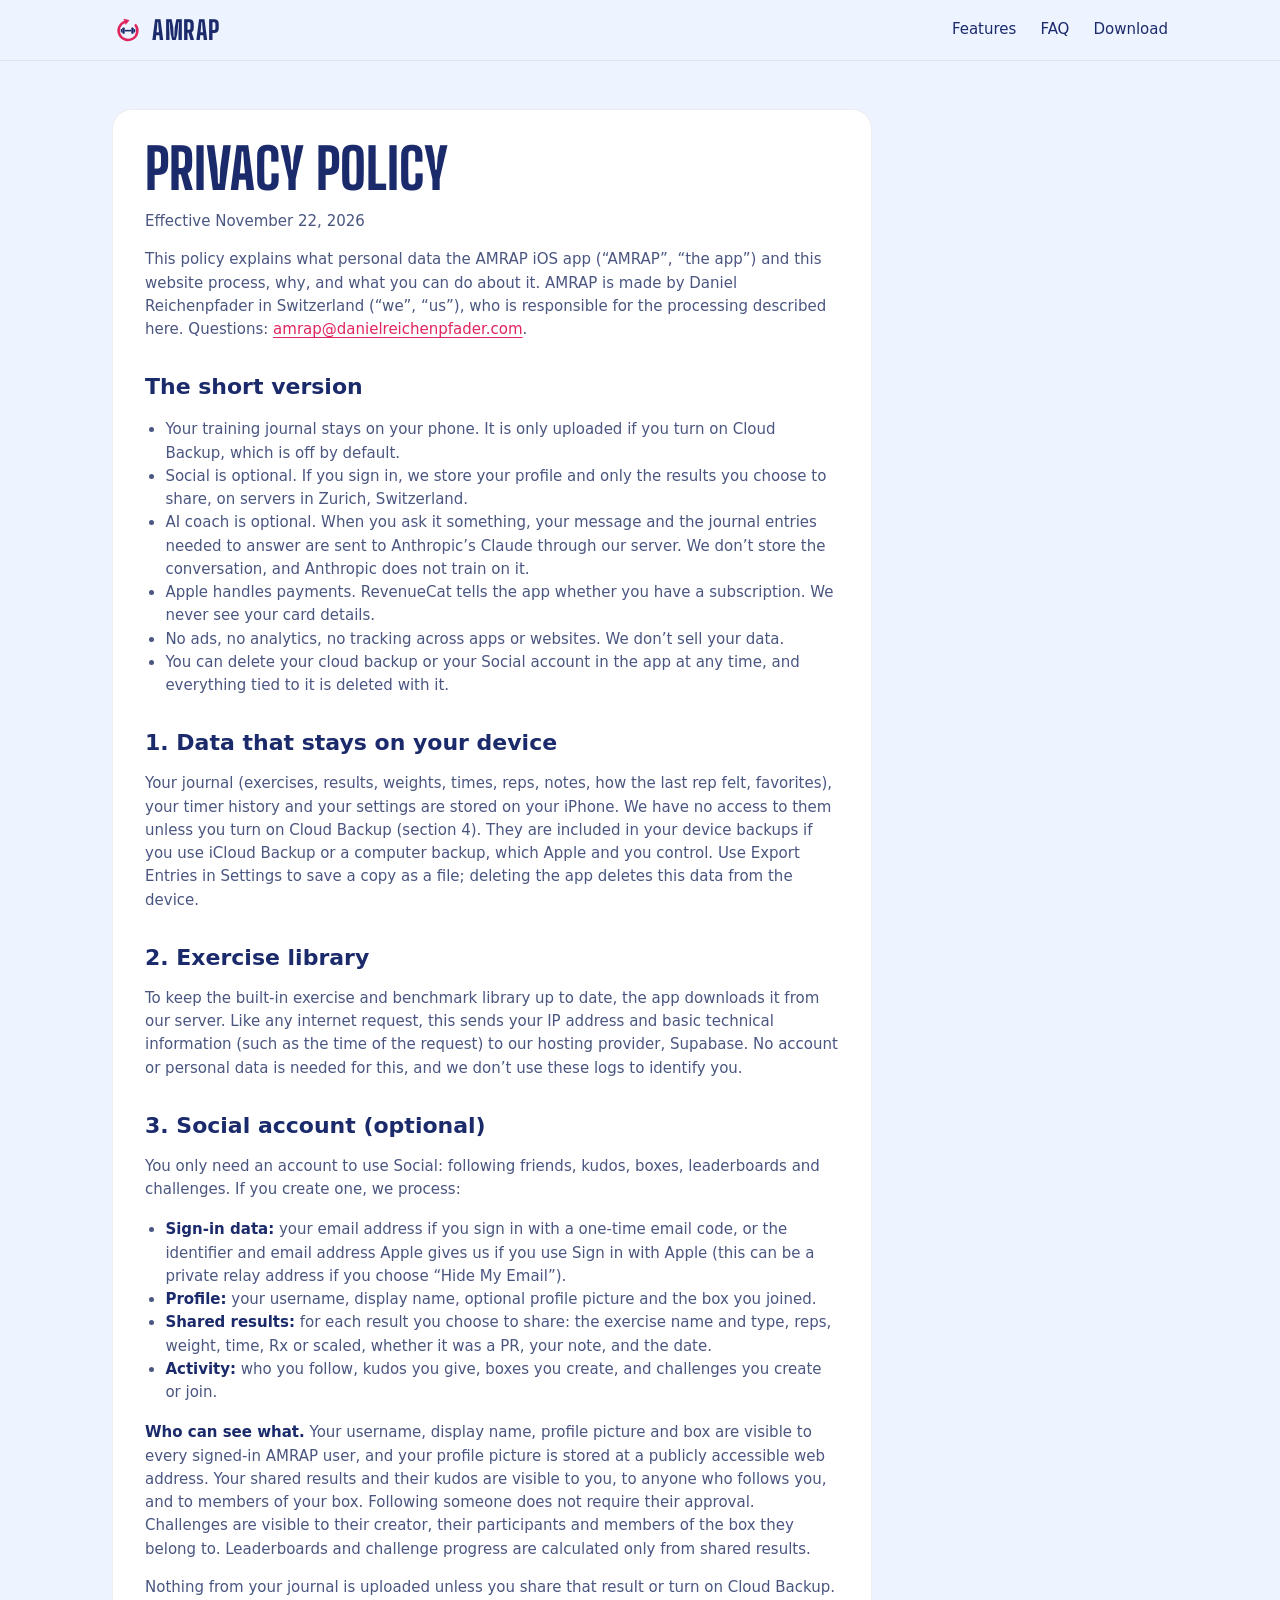
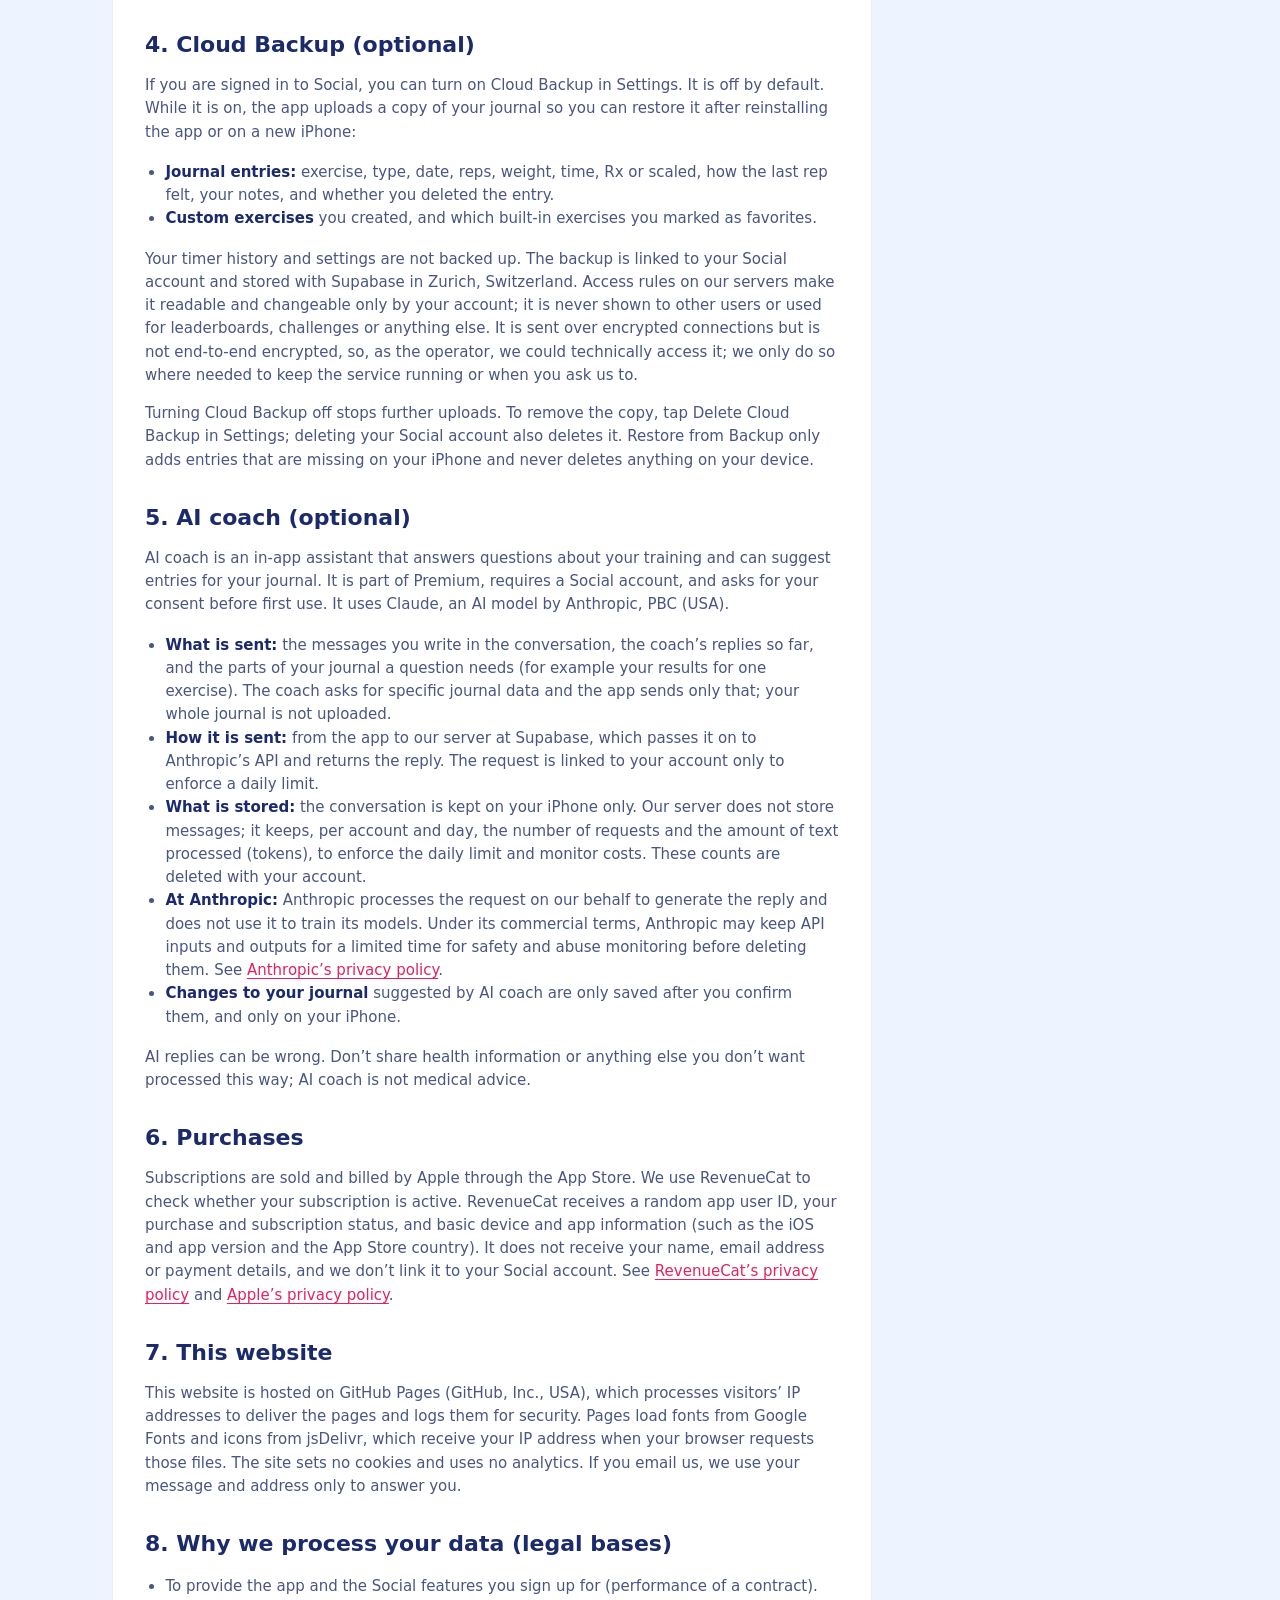
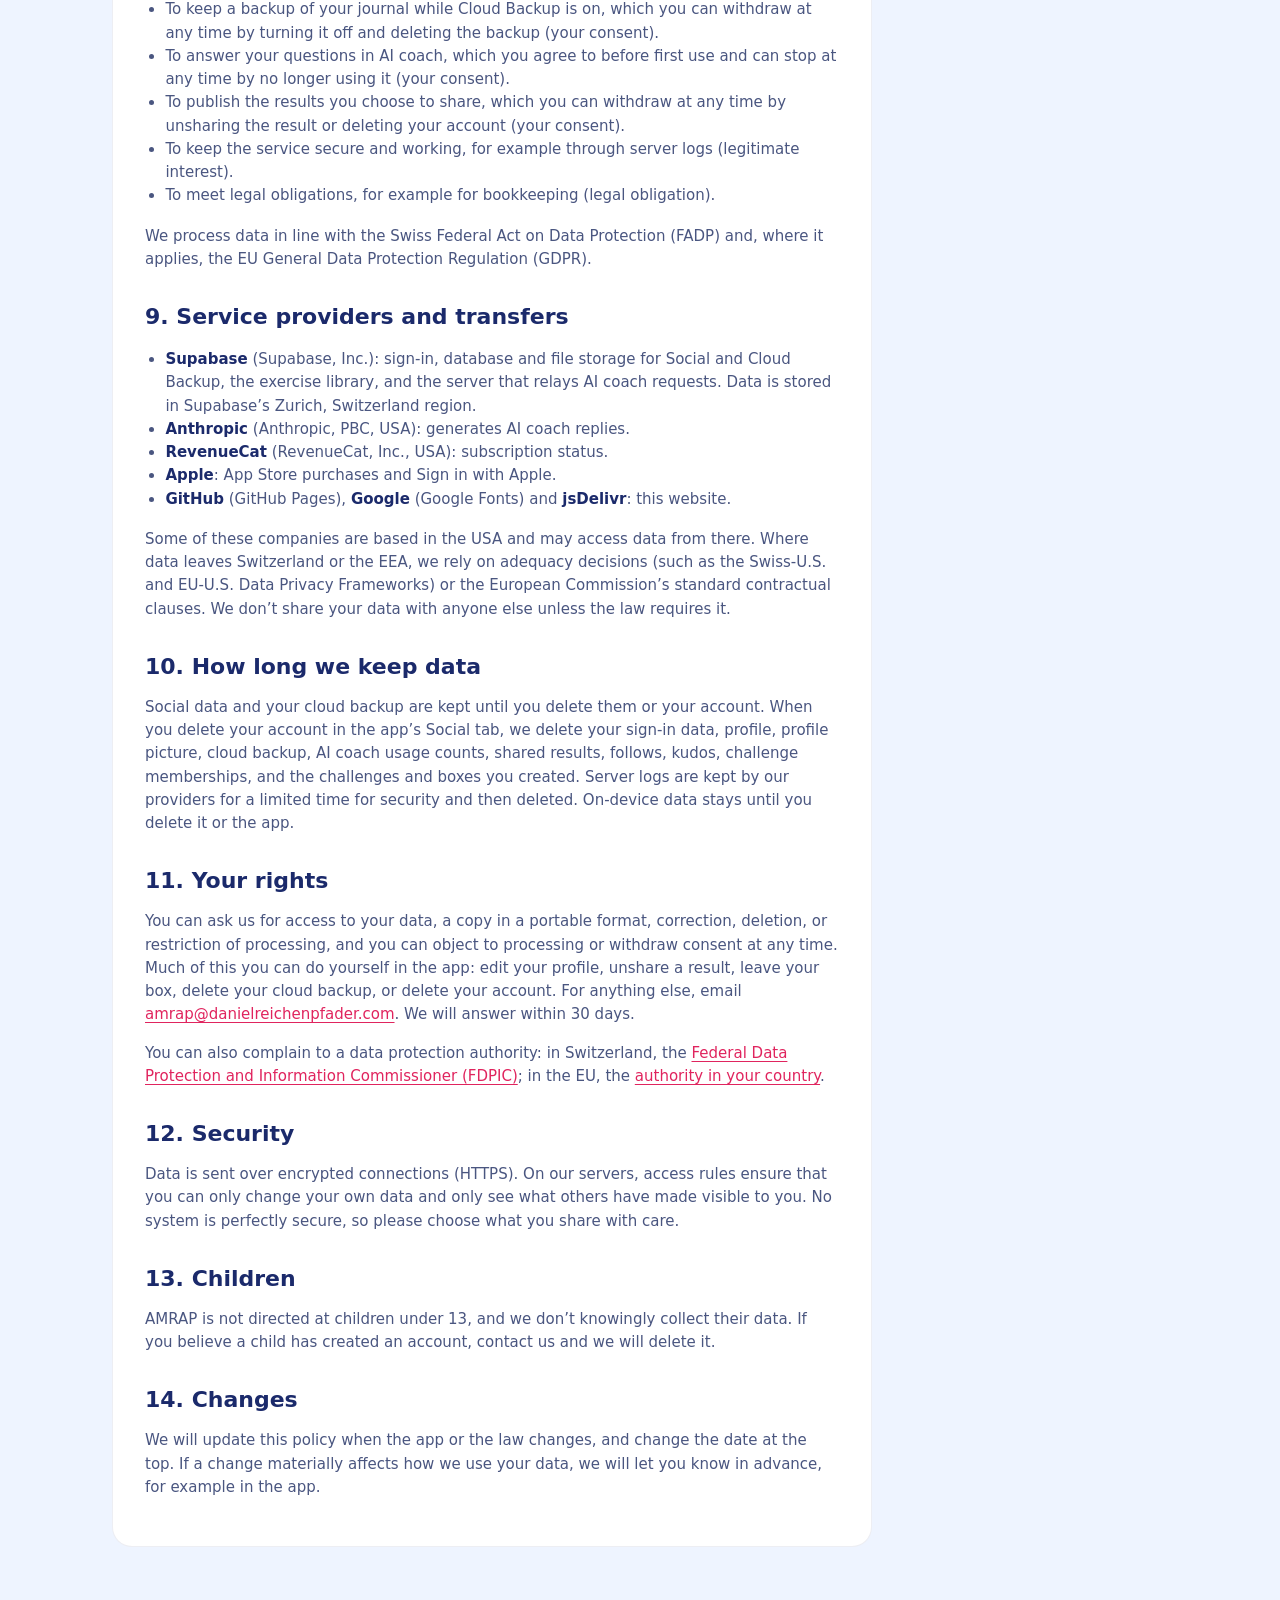
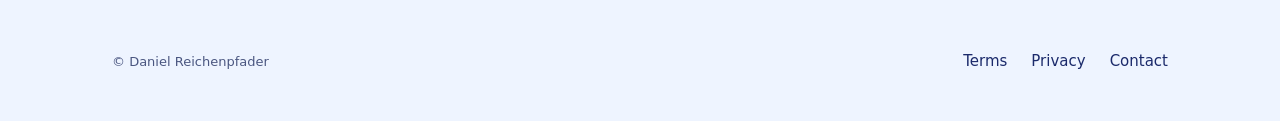
==== commit 7e34d107: "📝 Adds AI coach and Anthropic to the privacy policy Co-Authored-By: Claude Opus 5.5 <noreply@anthrop" ====
--- a/privacy/index.html
+++ b/privacy/index.html
@@ -32,7 +32,7 @@
   <main id="main">
     <section class="legal"><div class="wrap"><article class="doc">
       <h1>Privacy Policy</h1>
-      <p class="fine">Effective November 16, 2026</p>
+      <p class="fine">Effective November 22, 2026</p>
 
       <p>This policy explains what personal data the AMRAP iOS app (“AMRAP”, “the app”) and this website process, why, and what you can do about it. AMRAP is made by Daniel Reichenpfader in Switzerland (“we”, “us”), who is responsible for the processing described here. Questions: <a href="mailto:amrap@danielreichenpfader.com">amrap@danielreichenpfader.com</a>.</p>
 
@@ -40,6 +40,7 @@
       <ul>
         <li>Your training journal stays on your phone. It is only uploaded if you turn on Cloud Backup, which is off by default.</li>
         <li>Social is optional. If you sign in, we store your profile and only the results you choose to share, on servers in Zurich, Switzerland.</li>
+        <li>AI coach is optional. When you ask it something, your message and the journal entries needed to answer are sent to Anthropic’s Claude through our server. We don’t store the conversation, and Anthropic does not train on it.</li>
         <li>Apple handles payments. RevenueCat tells the app whether you have a subscription. We never see your card details.</li>
         <li>No ads, no analytics, no tracking across apps or websites. We don’t sell your data.</li>
         <li>You can delete your cloud backup or your Social account in the app at any time, and everything tied to it is deleted with it.</li>
@@ -71,45 +72,58 @@
       <p>Your timer history and settings are not backed up. The backup is linked to your Social account and stored with Supabase in Zurich, Switzerland. Access rules on our servers make it readable and changeable only by your account; it is never shown to other users or used for leaderboards, challenges or anything else. It is sent over encrypted connections but is not end-to-end encrypted, so, as the operator, we could technically access it; we only do so where needed to keep the service running or when you ask us to.</p>
       <p>Turning Cloud Backup off stops further uploads. To remove the copy, tap Delete Cloud Backup in Settings; deleting your Social account also deletes it. Restore from Backup only adds entries that are missing on your iPhone and never deletes anything on your device.</p>
 
-      <h2>5. Purchases</h2>
+      <h2>5. AI coach (optional)</h2>
+      <p>AI coach is an in-app assistant that answers questions about your training and can suggest entries for your journal. It is part of Premium, requires a Social account, and asks for your consent before first use. It uses Claude, an AI model by Anthropic, PBC (USA).</p>
+      <ul>
+        <li><strong>What is sent:</strong> the messages you write in the conversation, the coach’s replies so far, and the parts of your journal a question needs (for example your results for one exercise). The coach asks for specific journal data and the app sends only that; your whole journal is not uploaded.</li>
+        <li><strong>How it is sent:</strong> from the app to our server at Supabase, which passes it on to Anthropic’s API and returns the reply. The request is linked to your account only to enforce a daily limit.</li>
+        <li><strong>What is stored:</strong> the conversation is kept on your iPhone only. Our server does not store messages; it keeps, per account and day, the number of requests and the amount of text processed (tokens), to enforce the daily limit and monitor costs. These counts are deleted with your account.</li>
+        <li><strong>At Anthropic:</strong> Anthropic processes the request on our behalf to generate the reply and does not use it to train its models. Under its commercial terms, Anthropic may keep API inputs and outputs for a limited time for safety and abuse monitoring before deleting them. See <a href="https://www.anthropic.com/legal/privacy">Anthropic’s privacy policy</a>.</li>
+        <li><strong>Changes to your journal</strong> suggested by AI coach are only saved after you confirm them, and only on your iPhone.</li>
+      </ul>
+      <p>AI replies can be wrong. Don’t share health information or anything else you don’t want processed this way; AI coach is not medical advice.</p>
+
+      <h2>6. Purchases</h2>
       <p>Subscriptions are sold and billed by Apple through the App Store. We use RevenueCat to check whether your subscription is active. RevenueCat receives a random app user ID, your purchase and subscription status, and basic device and app information (such as the iOS and app version and the App Store country). It does not receive your name, email address or payment details, and we don’t link it to your Social account. See <a href="https://www.revenuecat.com/privacy/">RevenueCat’s privacy policy</a> and <a href="https://www.apple.com/legal/privacy/">Apple’s privacy policy</a>.</p>
 
-      <h2>6. This website</h2>
+      <h2>7. This website</h2>
       <p>This website is hosted on GitHub Pages (GitHub, Inc., USA), which processes visitors’ IP addresses to deliver the pages and logs them for security. Pages load fonts from Google Fonts and icons from jsDelivr, which receive your IP address when your browser requests those files. The site sets no cookies and uses no analytics. If you email us, we use your message and address only to answer you.</p>
 
-      <h2>7. Why we process your data (legal bases)</h2>
+      <h2>8. Why we process your data (legal bases)</h2>
       <ul>
         <li>To provide the app and the Social features you sign up for (performance of a contract).</li>
         <li>To keep a backup of your journal while Cloud Backup is on, which you can withdraw at any time by turning it off and deleting the backup (your consent).</li>
+        <li>To answer your questions in AI coach, which you agree to before first use and can stop at any time by no longer using it (your consent).</li>
         <li>To publish the results you choose to share, which you can withdraw at any time by unsharing the result or deleting your account (your consent).</li>
         <li>To keep the service secure and working, for example through server logs (legitimate interest).</li>
         <li>To meet legal obligations, for example for bookkeeping (legal obligation).</li>
       </ul>
       <p>We process data in line with the Swiss Federal Act on Data Protection (FADP) and, where it applies, the EU General Data Protection Regulation (GDPR).</p>
 
-      <h2>8. Service providers and transfers</h2>
+      <h2>9. Service providers and transfers</h2>
       <ul>
-        <li><strong>Supabase</strong> (Supabase, Inc.): sign-in, database and file storage for Social and Cloud Backup, and the exercise library. Data is stored in Supabase’s Zurich, Switzerland region.</li>
+        <li><strong>Supabase</strong> (Supabase, Inc.): sign-in, database and file storage for Social and Cloud Backup, the exercise library, and the server that relays AI coach requests. Data is stored in Supabase’s Zurich, Switzerland region.</li>
+        <li><strong>Anthropic</strong> (Anthropic, PBC, USA): generates AI coach replies.</li>
         <li><strong>RevenueCat</strong> (RevenueCat, Inc., USA): subscription status.</li>
         <li><strong>Apple</strong>: App Store purchases and Sign in with Apple.</li>
         <li><strong>GitHub</strong> (GitHub Pages), <strong>Google</strong> (Google Fonts) and <strong>jsDelivr</strong>: this website.</li>
       </ul>
       <p>Some of these companies are based in the USA and may access data from there. Where data leaves Switzerland or the EEA, we rely on adequacy decisions (such as the Swiss-U.S. and EU-U.S. Data Privacy Frameworks) or the European Commission’s standard contractual clauses. We don’t share your data with anyone else unless the law requires it.</p>
 
-      <h2>9. How long we keep data</h2>
-      <p>Social data and your cloud backup are kept until you delete them or your account. When you delete your account in the app’s Social tab, we delete your sign-in data, profile, profile picture, cloud backup, shared results, follows, kudos, challenge memberships, and the challenges and boxes you created. Server logs are kept by our providers for a limited time for security and then deleted. On-device data stays until you delete it or the app.</p>
+      <h2>10. How long we keep data</h2>
+      <p>Social data and your cloud backup are kept until you delete them or your account. When you delete your account in the app’s Social tab, we delete your sign-in data, profile, profile picture, cloud backup, AI coach usage counts, shared results, follows, kudos, challenge memberships, and the challenges and boxes you created. Server logs are kept by our providers for a limited time for security and then deleted. On-device data stays until you delete it or the app.</p>
 
-      <h2>10. Your rights</h2>
+      <h2>11. Your rights</h2>
       <p>You can ask us for access to your data, a copy in a portable format, correction, deletion, or restriction of processing, and you can object to processing or withdraw consent at any time. Much of this you can do yourself in the app: edit your profile, unshare a result, leave your box, delete your cloud backup, or delete your account. For anything else, email <a href="mailto:amrap@danielreichenpfader.com">amrap@danielreichenpfader.com</a>. We will answer within 30 days.</p>
       <p>You can also complain to a data protection authority: in Switzerland, the <a href="https://www.edoeb.admin.ch/">Federal Data Protection and Information Commissioner (FDPIC)</a>; in the EU, the <a href="https://edpb.europa.eu/about-edpb/about-edpb/members_en">authority in your country</a>.</p>
 
-      <h2>11. Security</h2>
+      <h2>12. Security</h2>
       <p>Data is sent over encrypted connections (HTTPS). On our servers, access rules ensure that you can only change your own data and only see what others have made visible to you. No system is perfectly secure, so please choose what you share with care.</p>
 
-      <h2>12. Children</h2>
+      <h2>13. Children</h2>
       <p>AMRAP is not directed at children under 13, and we don’t knowingly collect their data. If you believe a child has created an account, contact us and we will delete it.</p>
 
-      <h2>13. Changes</h2>
+      <h2>14. Changes</h2>
       <p>We will update this policy when the app or the law changes, and change the date at the top. If a change materially affects how we use your data, we will let you know in advance, for example in the app.</p>
     </article></div></section>
   </main>
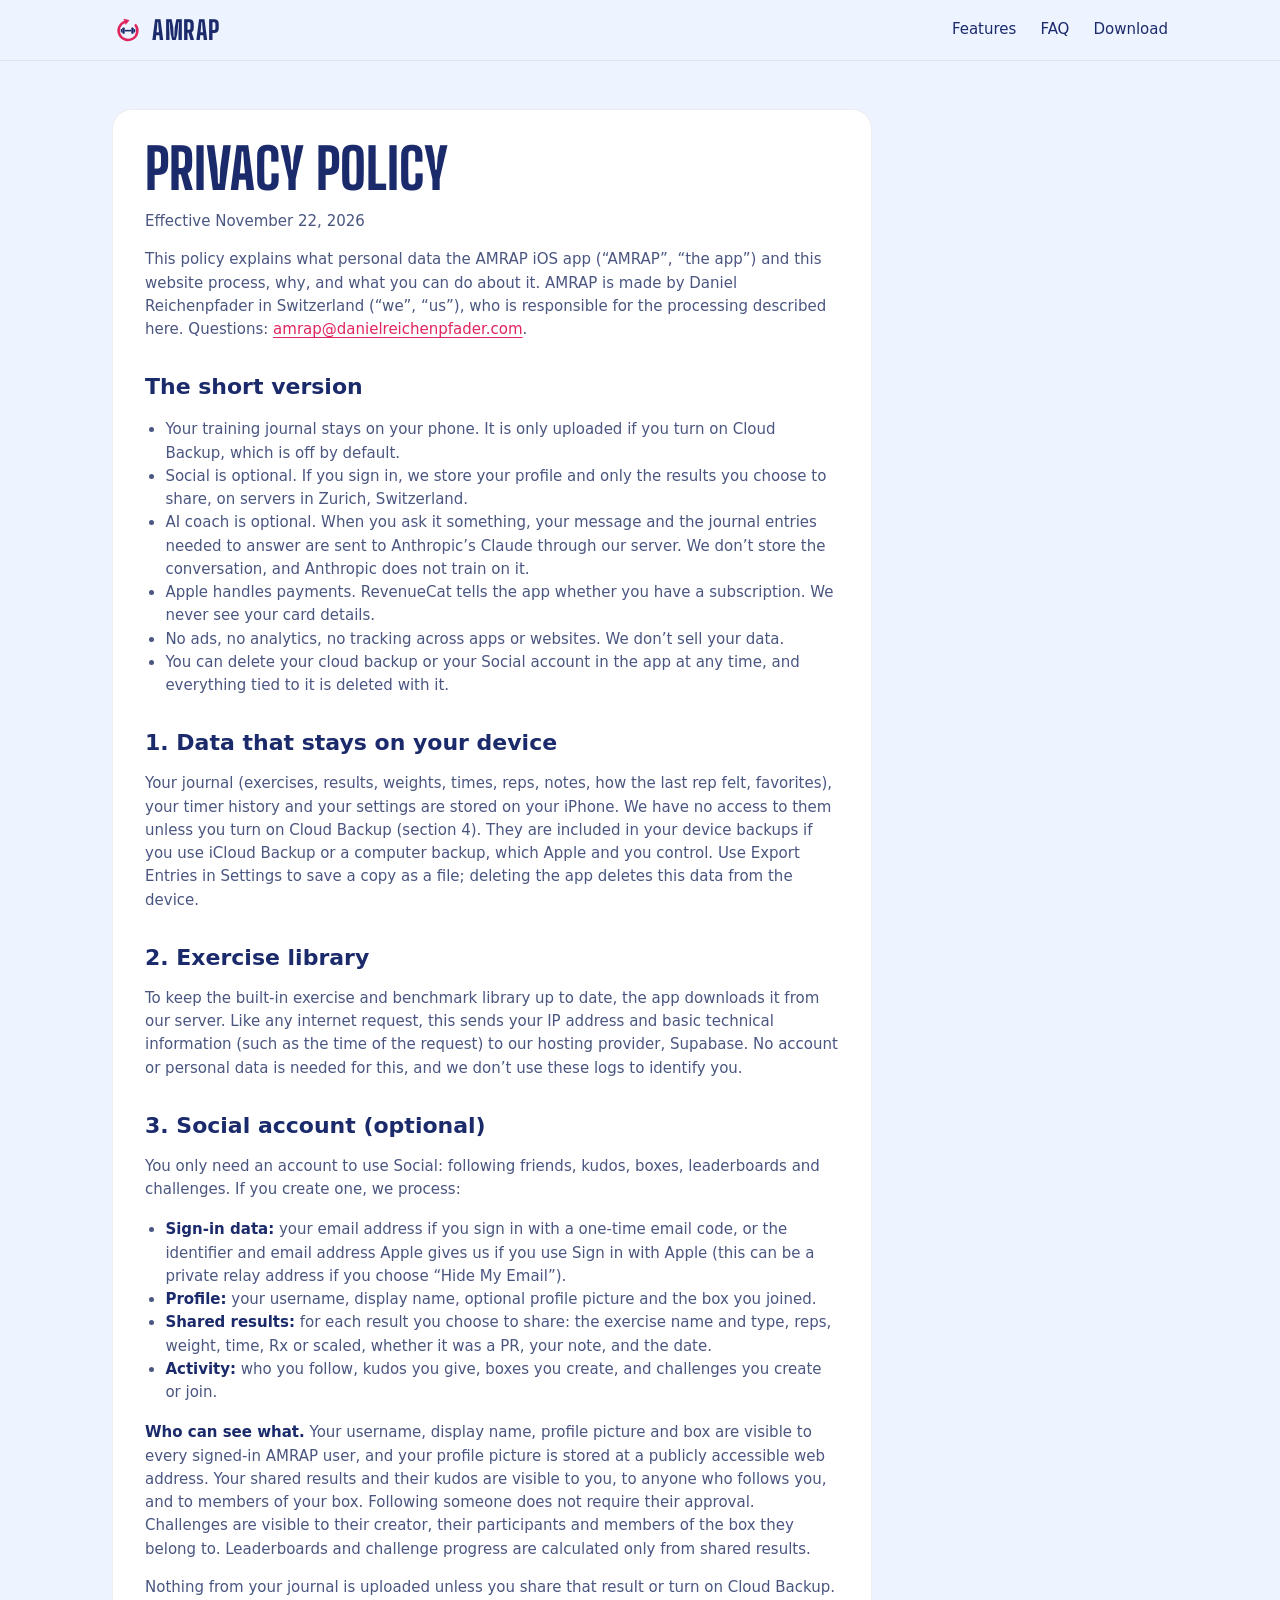
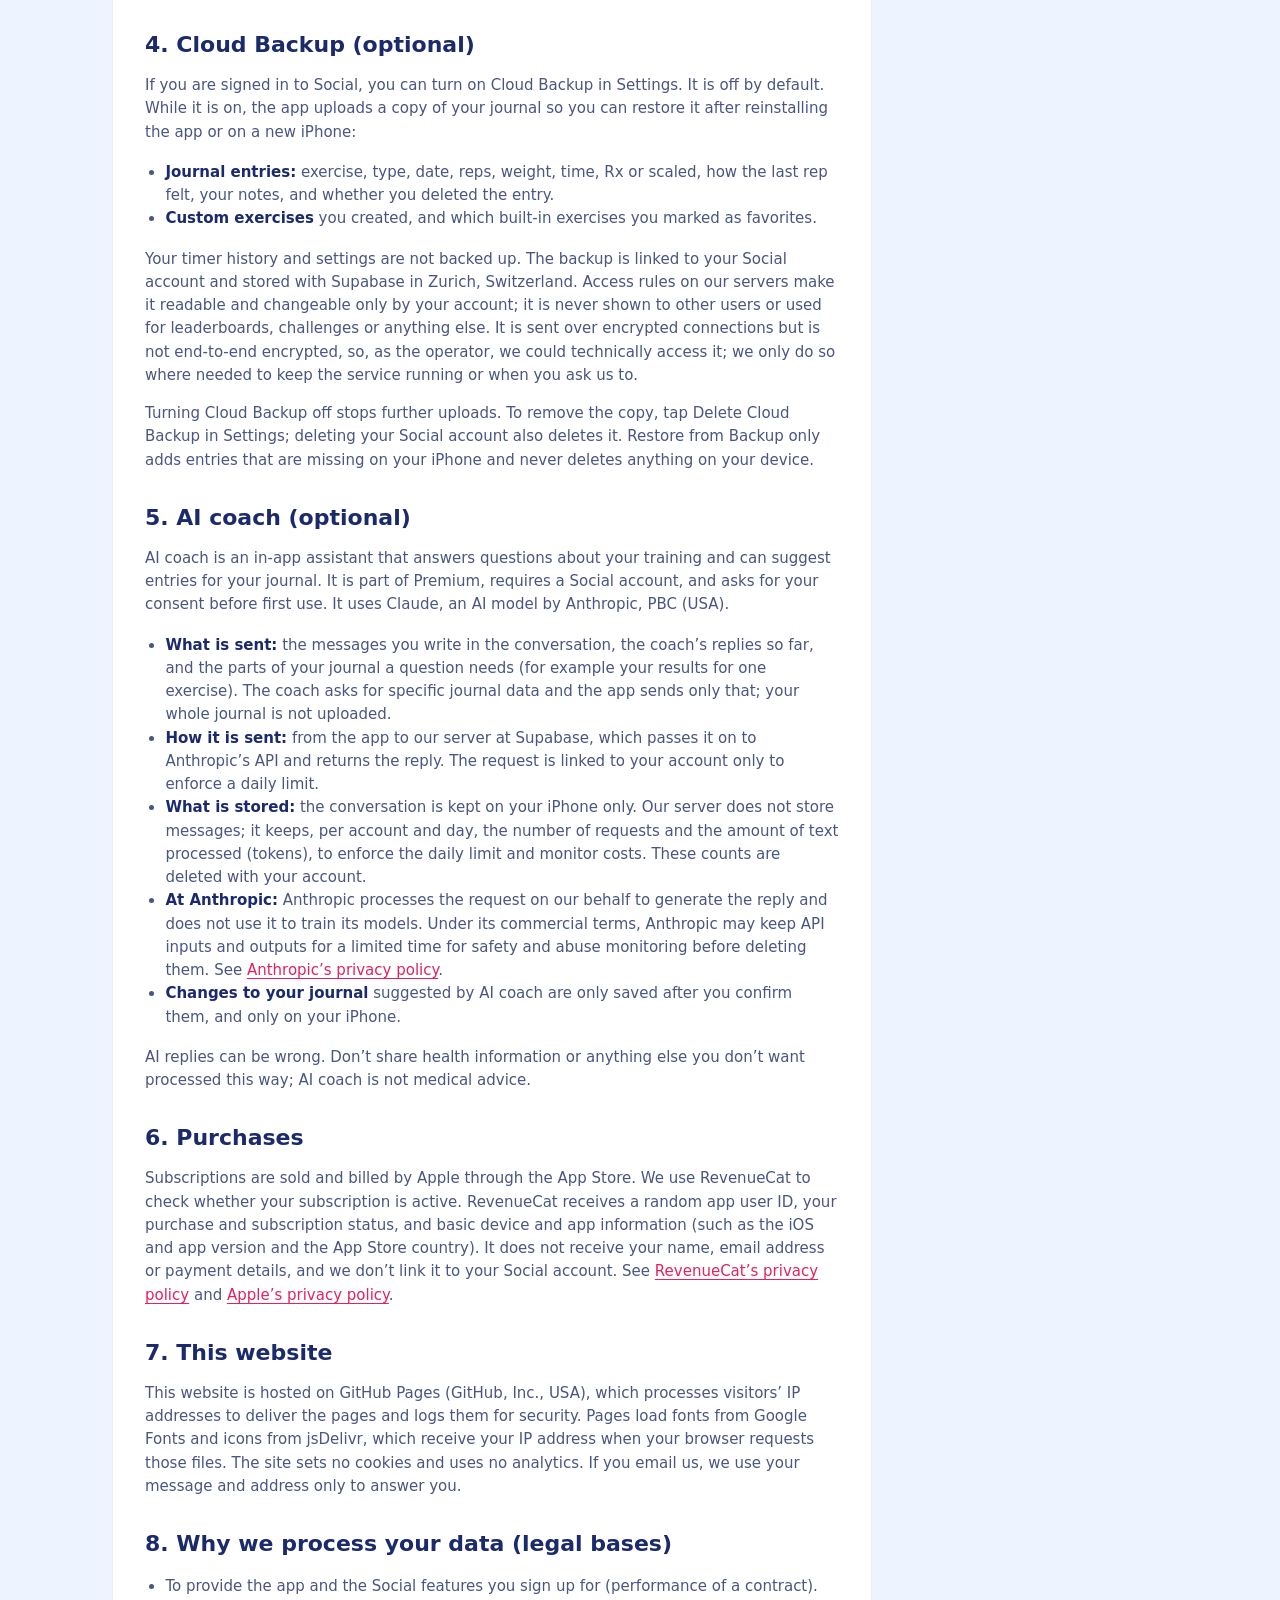
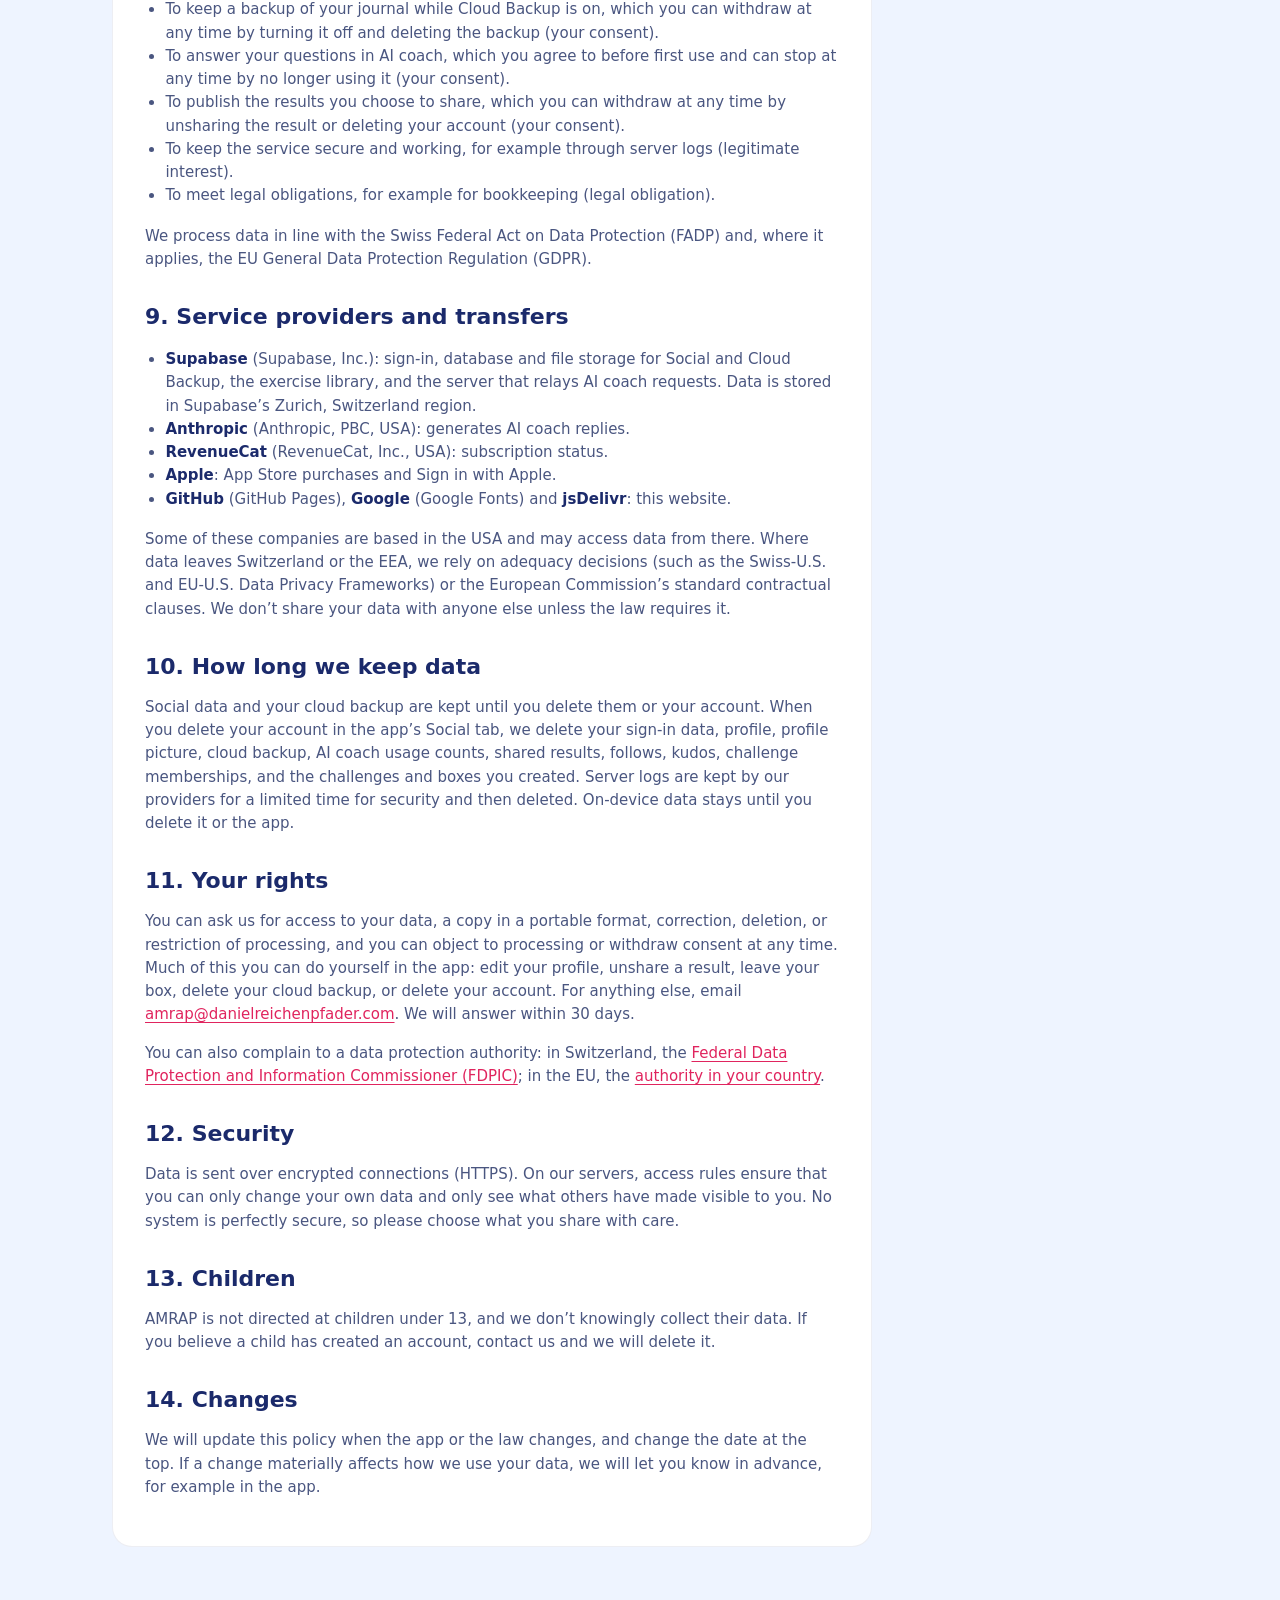
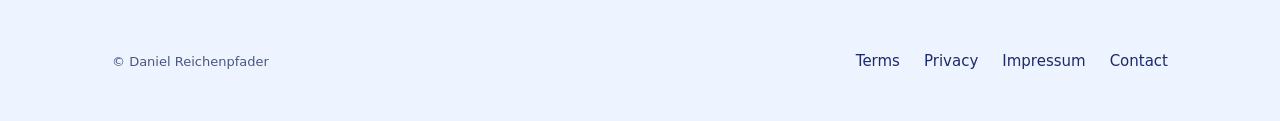
==== commit 380110c9: "📝 Adds AI coach and Premium to the terms and adds an Impressum Co-Authored-By: Claude Opus 5.5 <nore" ====
--- a/privacy/index.html
+++ b/privacy/index.html
@@ -133,6 +133,7 @@
       <nav aria-label="Legal">
         <a href="../terms/">Terms</a>
         <a href="../privacy/">Privacy</a>
+        <a href="../impressum/">Impressum</a>
         <a href="mailto:amrap@danielreichenpfader.com">Contact</a>
       </nav>
     </div>
--- a/assets/site.css
+++ b/assets/site.css
@@ -162,3 +162,18 @@
 .notfound { min-height: 70vh; display: grid; place-items: center; text-align: center; padding: var(--space-48) 0; }
 .notfound .amrap-dial { margin: 0 auto var(--space-24); width: 220px; height: 220px; }
 .notfound .amrap-dial__time { font-size: 64px; }
+
+/* AI coach chat */
+.chat { width: 100%; max-width: 380px; display: flex; flex-direction: column; gap: var(--space-8); }
+.chat__msg { max-width: 85%; padding: var(--space-12) var(--space-16); border-radius: 20px 20px 20px 6px; background: var(--background); border: var(--stroke-hairline) solid var(--card-stroke); font-size: 15px; line-height: 20px; }
+.chat__msg--me { align-self: flex-end; border-radius: 20px 20px 6px 20px; background: var(--primary); color: var(--on-primary); border-color: transparent; }
+.chat__card { padding: var(--space-4) var(--space-16) var(--space-16); border-radius: var(--radius-card); background: var(--background); border: var(--stroke-hairline) solid var(--card-stroke); }
+
+/* Guided warm-up */
+.warmup { width: 100%; max-width: 320px; text-align: center; }
+.warmup__meta { font-size: 13px; font-weight: 600; letter-spacing: 0.06em; text-transform: uppercase; opacity: 0.85; }
+.warmup__move { font-family: var(--font-display); font-weight: 800; font-size: 34px; line-height: 0.95; text-transform: uppercase; }
+.warmup .amrap-dial { width: 180px; height: 180px; }
+.warmup .amrap-dial__time { font-size: 48px; }
+.warmup__cue { font-size: 15px; line-height: 20px; opacity: 0.9; }
+.warmup__next { padding: var(--space-4) var(--space-12); border-radius: var(--radius-pill); background: color-mix(in srgb, currentColor 16%, transparent); font-size: 13px; font-weight: 600; }
